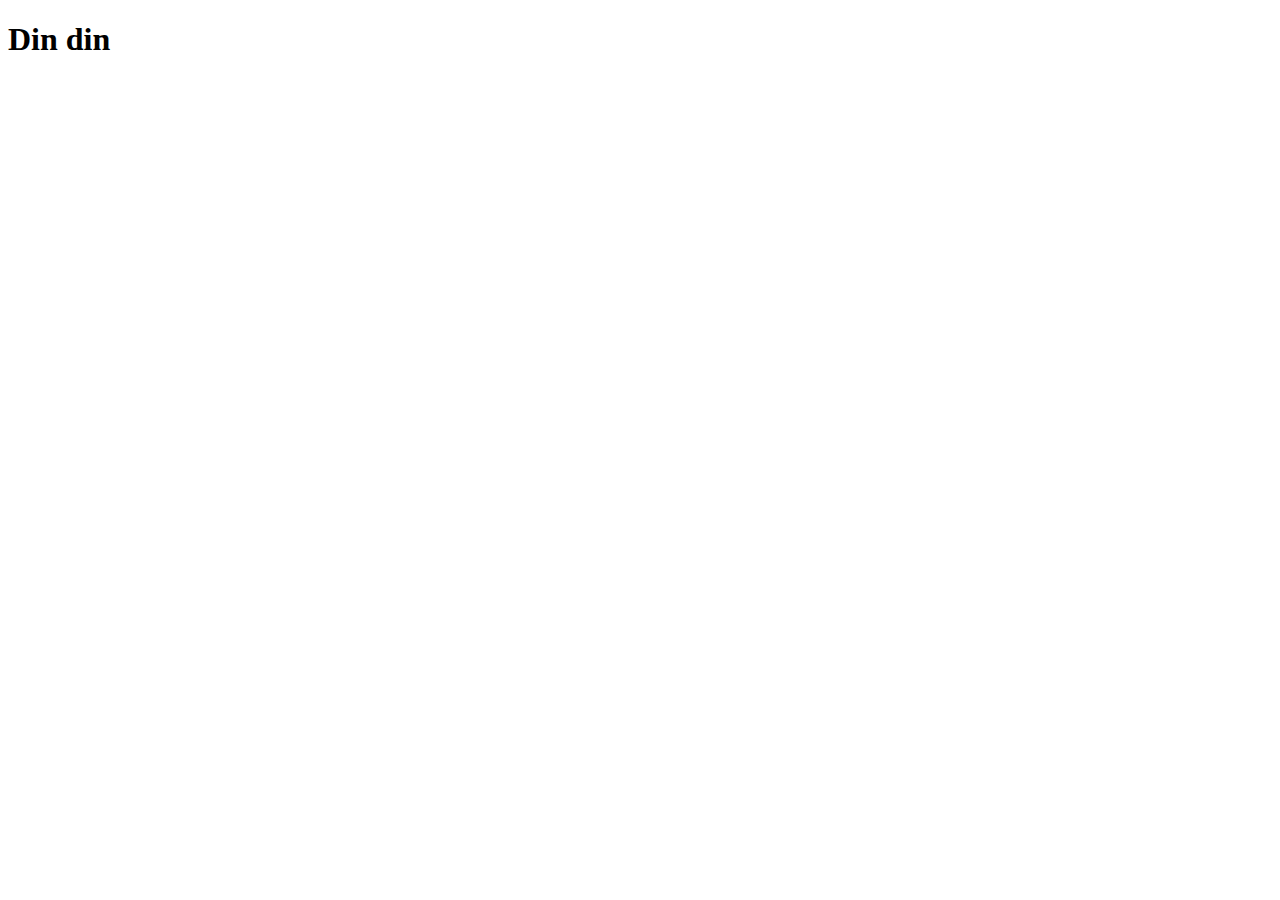
==== index.html @ ea83f14c "criado index.html" ====
<!DOCTYPE html>
<html lang="en">
<head>
    <meta charset="UTF-8">
    <meta http-equiv="X-UA-Compatible" content="IE=edge">
    <meta name="viewport" content="width=<>, initial-scale=1.0">
    <title>Document</title>
</head>
<body>
    <h1>Din din</h1>
</body>
</html>
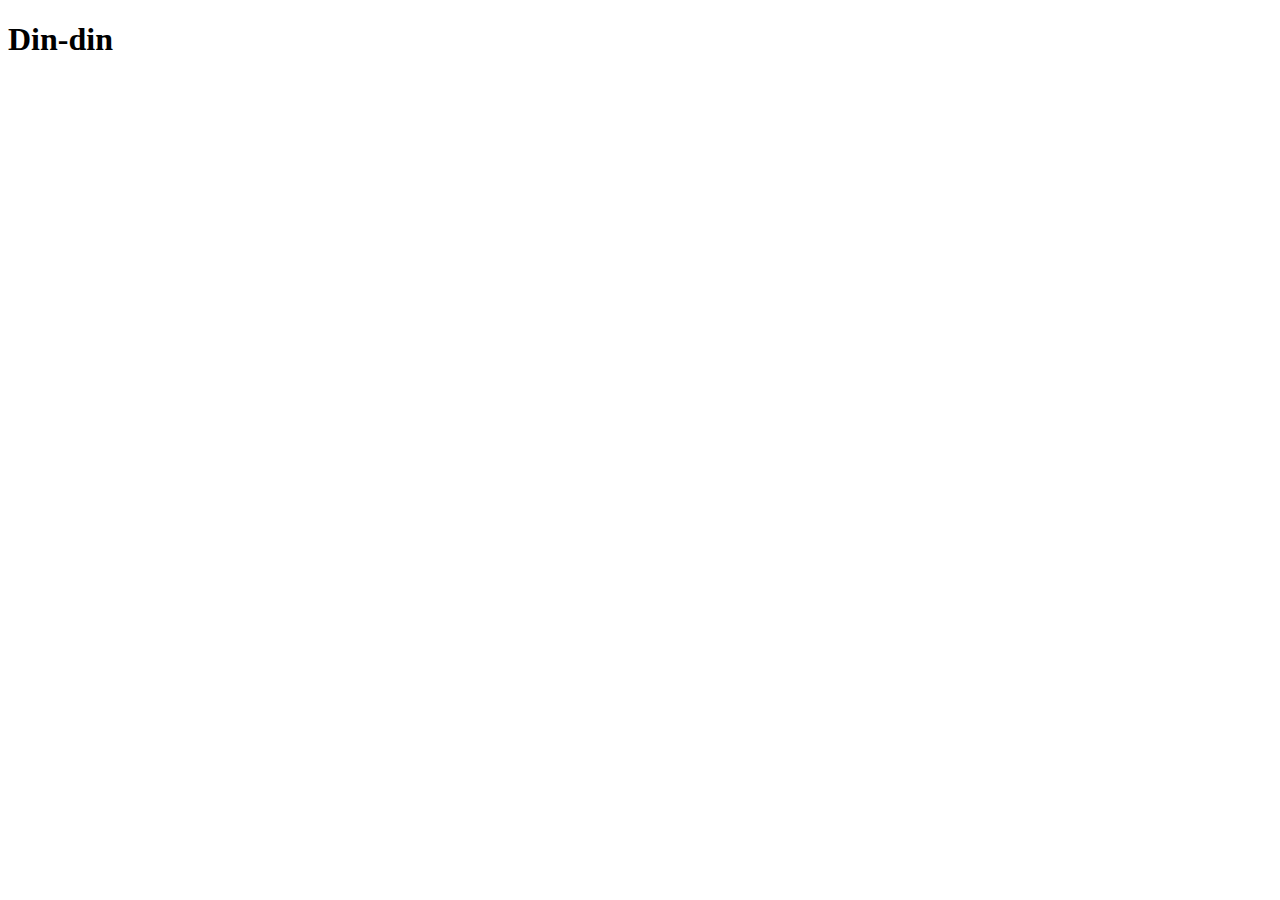
==== commit 6f31f87b: "atualizado" ====
--- a/index.html
+++ b/index.html
@@ -7,6 +7,6 @@
     <title>Document</title>
 </head>
 <body>
-    <h1>Din din</h1>
+    <h1>Din-din</h1>
 </body>
 </html>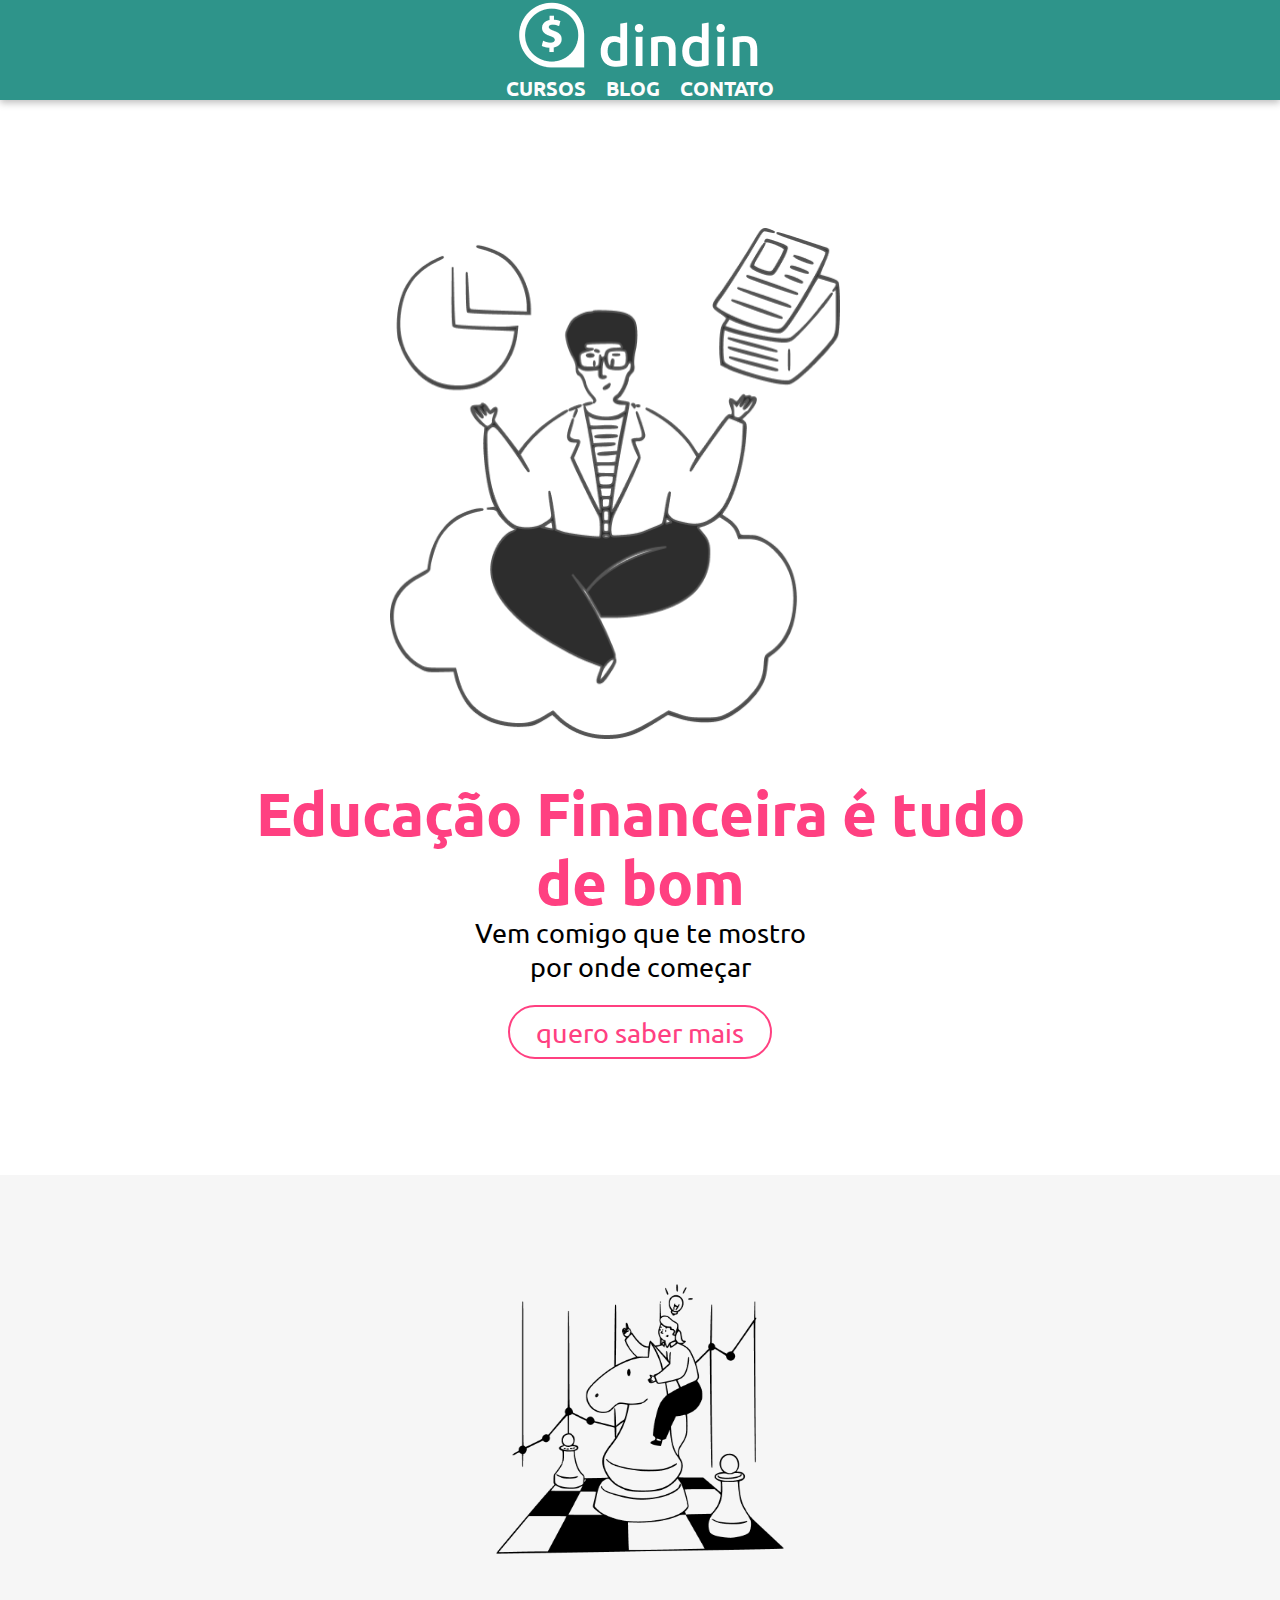
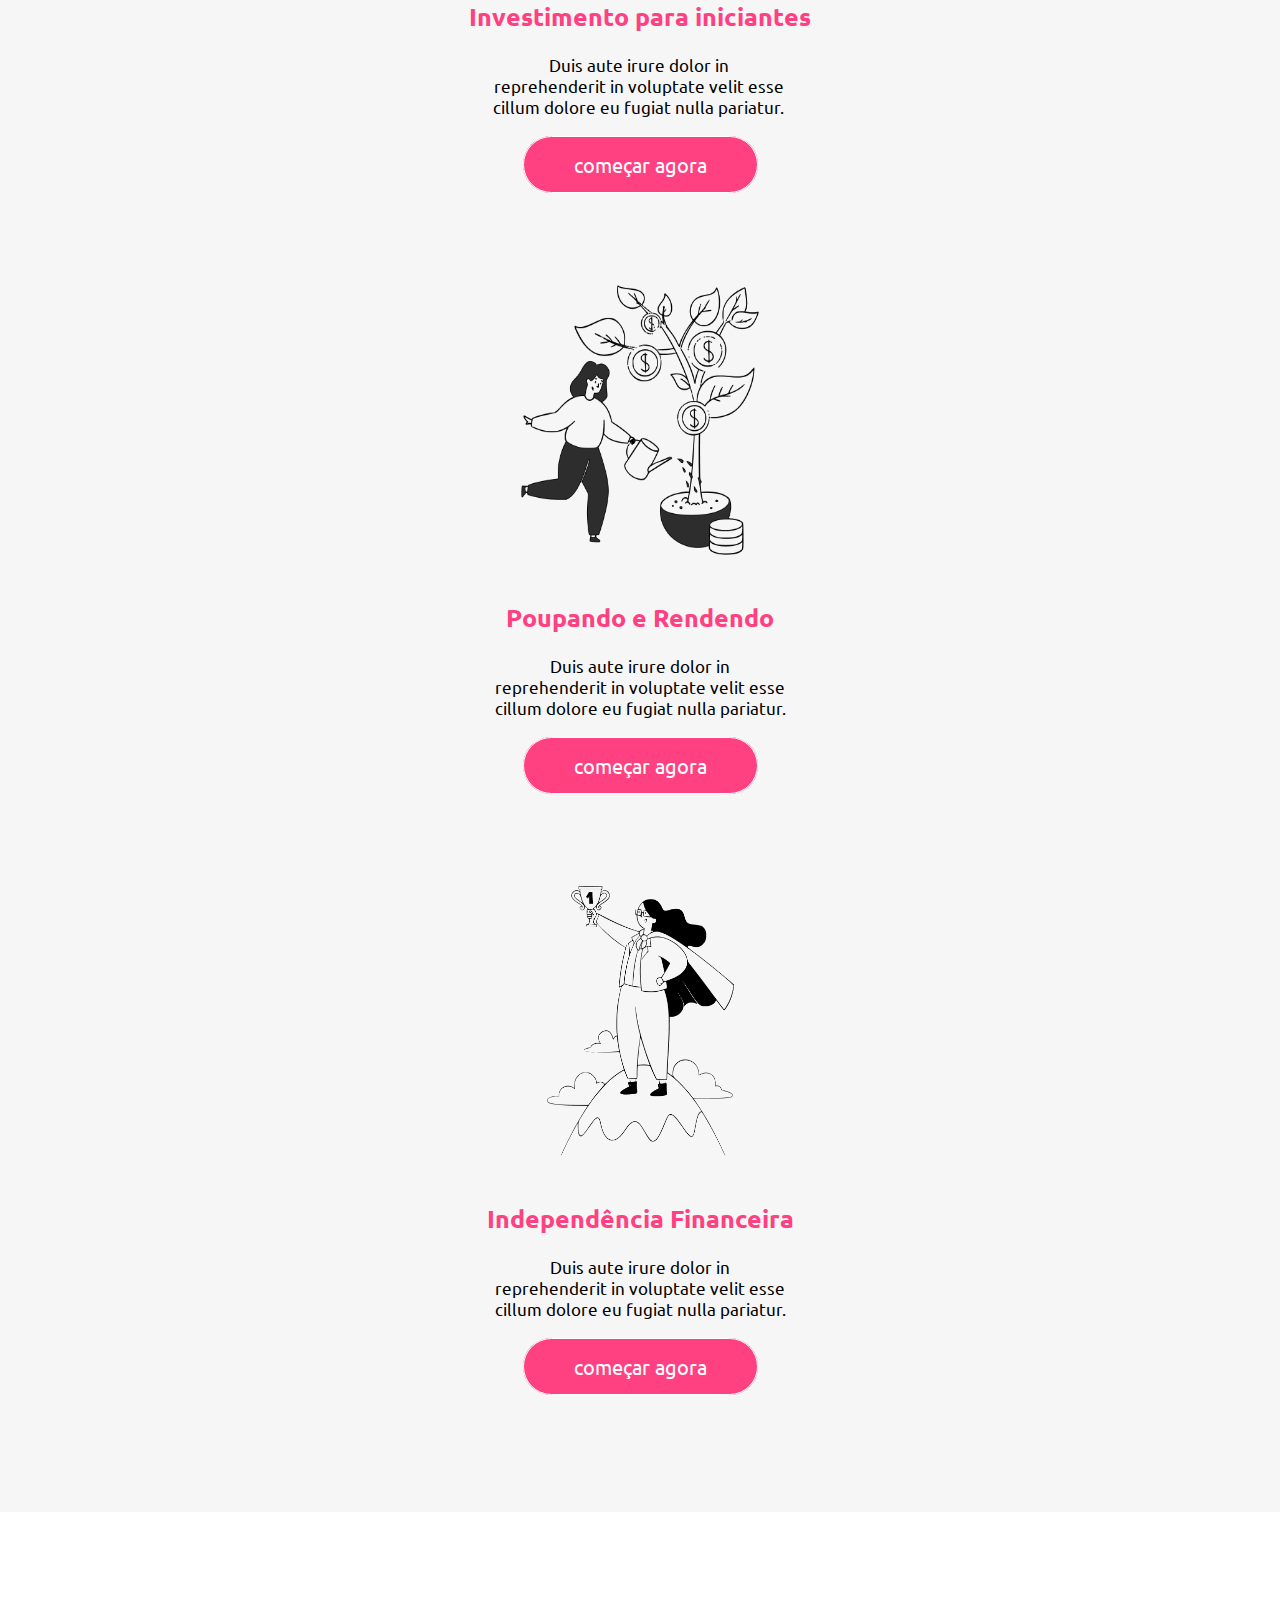
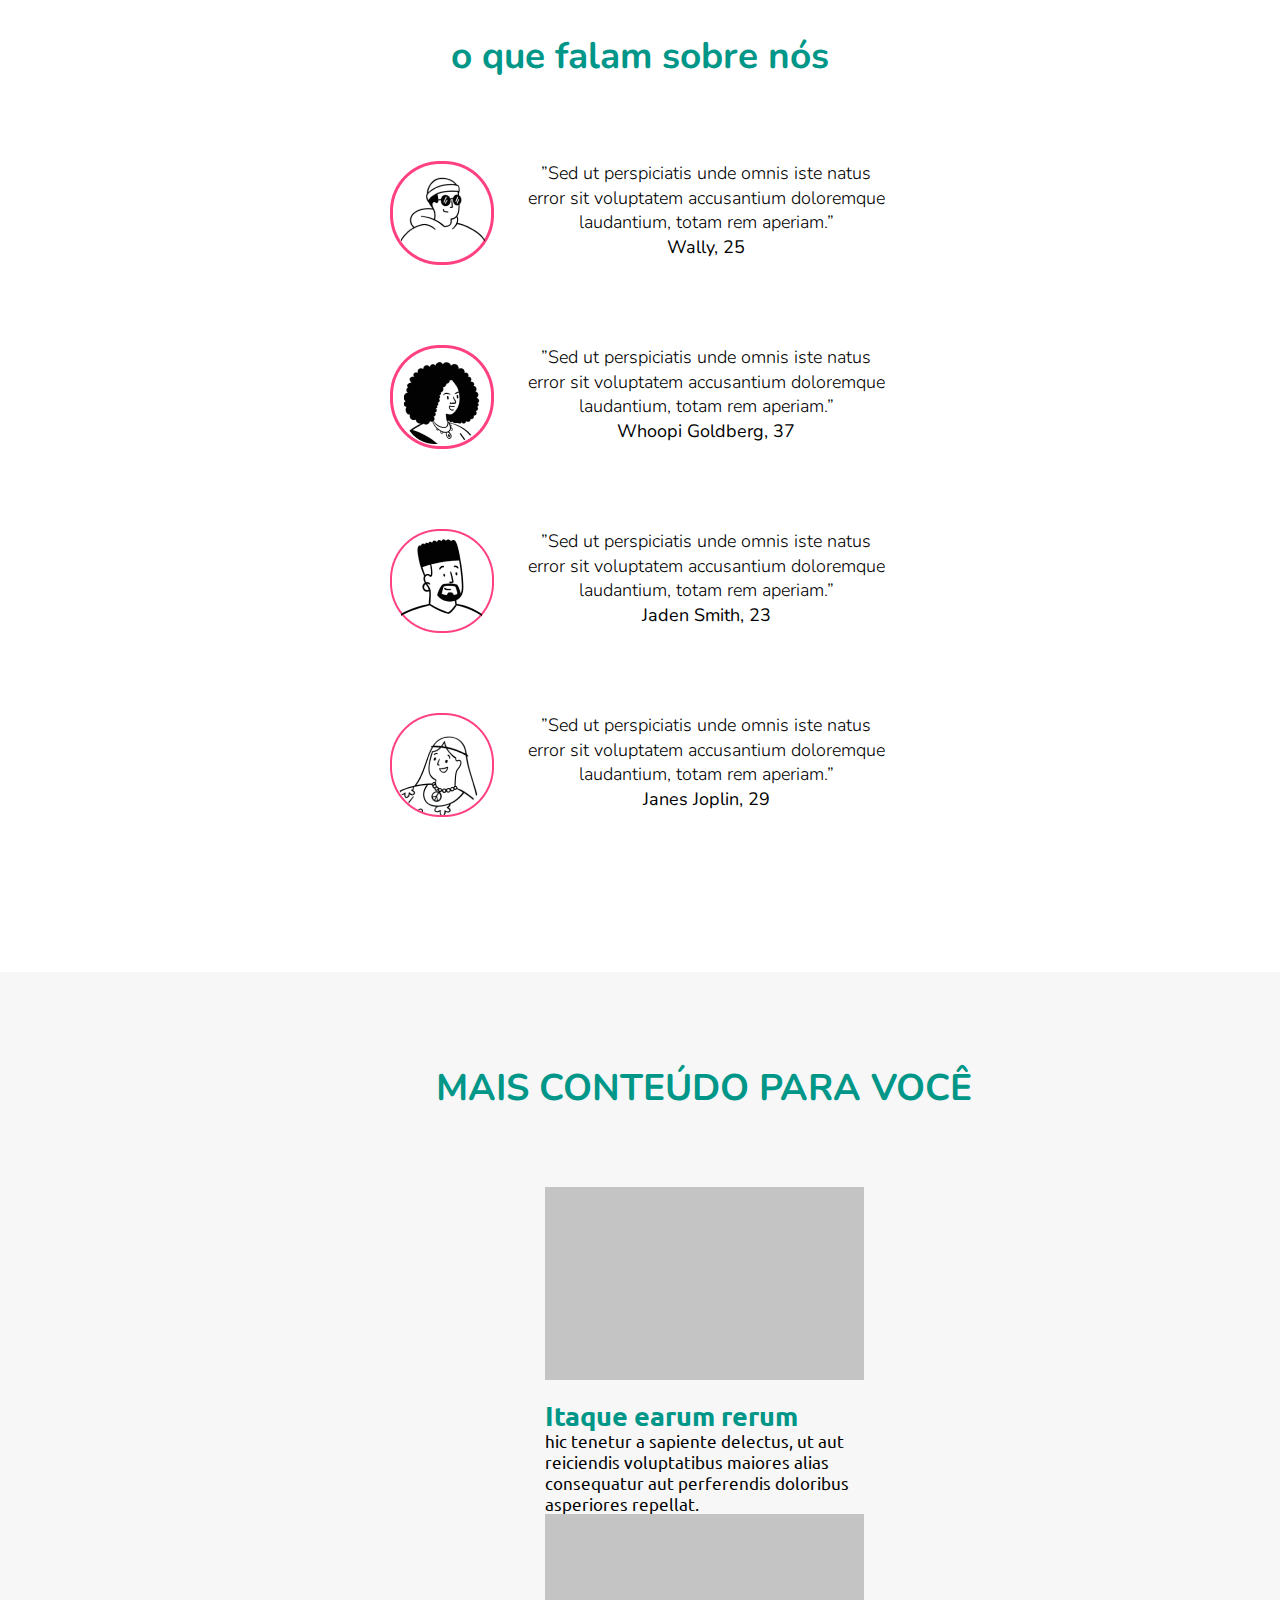
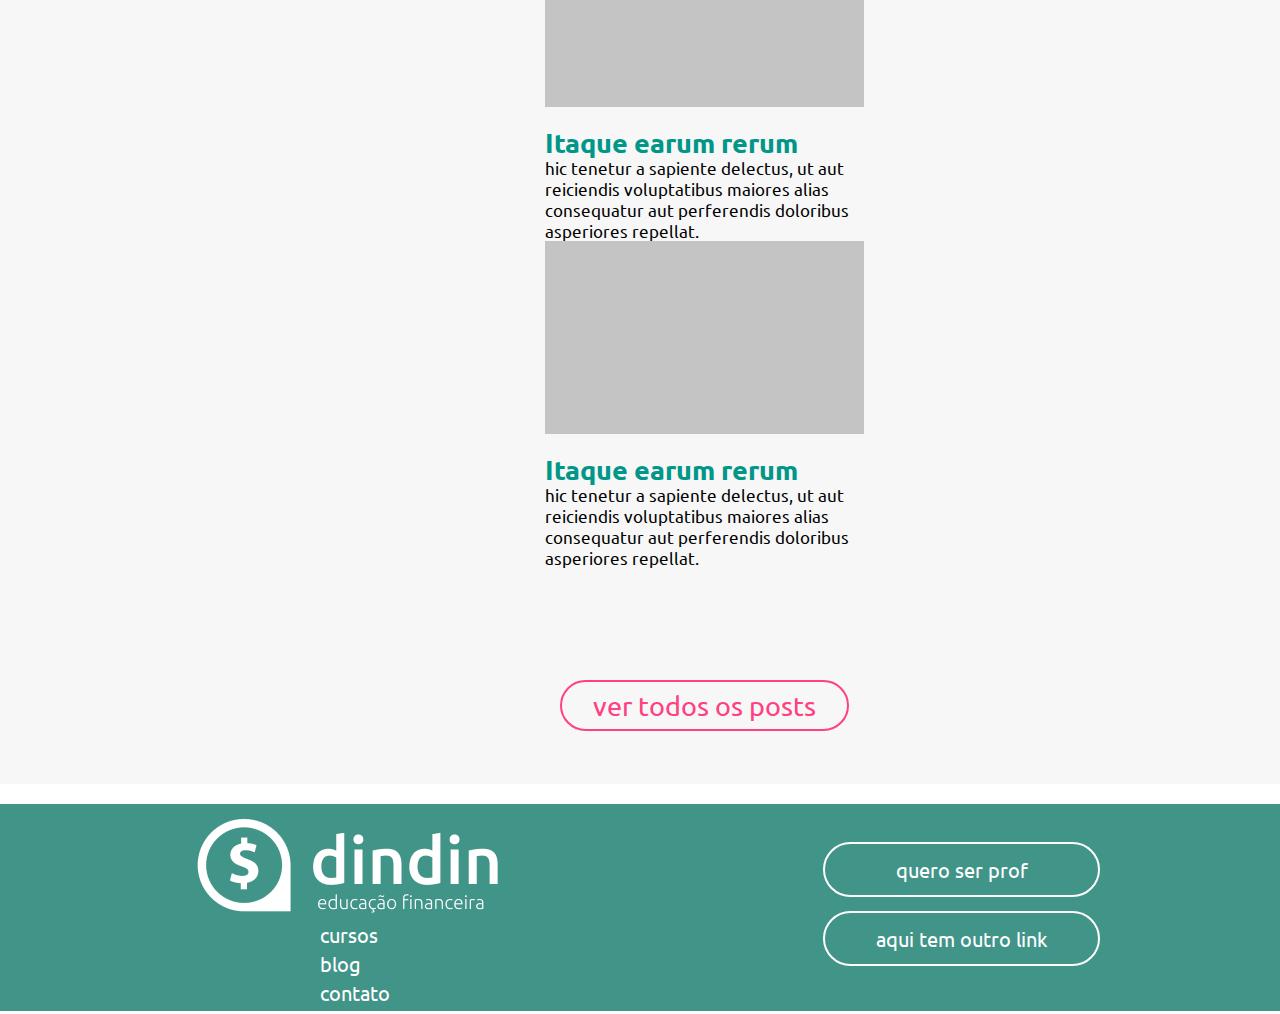
==== commit 8b7fa3ec: "primeira versao do projeto" ====
--- a/index.html
+++ b/index.html
@@ -1,12 +1,137 @@
 <!DOCTYPE html>
-<html lang="en">
+<html lang="pt-br">
 <head>
     <meta charset="UTF-8">
     <meta http-equiv="X-UA-Compatible" content="IE=edge">
     <meta name="viewport" content="width=<>, initial-scale=1.0">
-    <title>Document</title>
+    <link rel="preconnect" href="https://fonts.googleapis.com">
+    <link rel="preconnect" href="https://fonts.gstatic.com" crossorigin>
+    <link href="https://fonts.googleapis.com/css2?family=Ubuntu:wght@300;400;500;700&display=swap" 
+    rel="stylesheet">
+    <link rel="preconnect" href="https://fonts.googleapis.com">
+    <link rel="preconnect" href="https://fonts.gstatic.com" crossorigin>
+    <link href="https://fonts.googleapis.com/css2?family=Nunito:wght@300;400;500;700;800&display=swap" rel="stylesheet">
+    <link rel="stylesheet" href="/Styles/style.css">
+    <link rel="stylesheet" href="/Styles/global.css">
+
+    <title>dindin</title>
 </head>
 <body>
-    <h1>Din-din</h1>
+    <header>
+        <div class="container-head">
+            <h2>
+                <a href="index.html">dindin</a>
+            </h2>
+
+            <nav>
+                <ul>
+                    <li><a href="cursos.html">Cursos</a></li>
+                    <li><a href="blog.html">Blog</a></li>
+                    <li><a href="contato.html">Contato</a></li>
+                </ul>
+            </nav>
+        </div>
+    </header>
+    <main>
+        <div class="container">
+            <section class="section-inicial">
+                <div>
+                    <h1>Educação Financeira é tudo de bom</h1>
+                    <p>Vem comigo que te mostro<br> por onde começar</p>
+                    <a href="#">quero saber mais</a>
+                </div>
+                <div>
+                    <img src="/assets/ilustra-banner.png" alt="">
+                </div>
+
+            </section>
+            <article>
+                <ul class="section-1">
+                    <li class="investimento">
+                        <img src="/assets/ilustra-poupando.png" alt="">
+                        <div>Investimento para iniciantes</div> 
+                        <p>Duis aute irure dolor in reprehenderit in voluptate velit esse cillum dolore eu fugiat nulla pariatur.</p> 
+                        <a class="figura" href="#">começar agora</a></li>
+                    <li class="poupando">
+                        <img src="/assets/ilustra-investimento.png" alt="">
+                        <div>Poupando e Rendendo</div>  <p>Duis aute irure dolor in reprehenderit in voluptate velit esse cillum dolore eu fugiat nulla pariatur.</p>
+                        <a class="figura"href="#">começar agora</a></li>
+                    <li class="independencia">
+                        <img src="/assets/ilustra-independencia.png" alt="">
+                        <div>Independência Financeira</div>   <p>Duis aute irure dolor in reprehenderit in voluptate velit esse cillum dolore eu fugiat nulla pariatur.</p><a class="figura"href="#">começar agora</a></li>
+                </ul>
+            </article>
+
+
+            <section class="section-meio margem">
+                <h3 class="titulo-meio">o que falam sobre nós</h3>
+                <div class="coment">
+                <img src="/assets/icon-wally.png" alt=""><p class="texto">
+                ”Sed ut perspiciatis unde omnis iste natus error sit voluptatem accusantium doloremque laudantium, totam rem aperiam.”<br><span>Wally, 25</span></p>
+                
+                </div>
+                <div class="coment">
+                <img src="/assets/icon-whoopi.png" alt=""><p class="texto">
+                ”Sed ut perspiciatis unde omnis iste natus error sit voluptatem accusantium doloremque laudantium, totam rem aperiam.”<br><span>Whoopi Goldberg, 37</span> </p>
+                </div>
+                <div class="coment">
+                <img src="/assets/icon-jaden.png" alt=""><p class="texto">
+                ”Sed ut perspiciatis unde omnis iste natus error sit voluptatem accusantium doloremque laudantium, totam rem aperiam.” <br><span>Jaden Smith, 23</span></p>
+                </div>                
+                <div class="coment">
+                <img src="/assets/icon-jane.png" alt=""><p class="texto">
+                ”Sed ut perspiciatis unde omnis iste natus error sit voluptatem accusantium doloremque laudantium, totam rem aperiam.”<br> <span>Janes Joplin, 29</span></p>
+                </div>
+
+            </section>
+            <section class="section-footer">
+                <div>
+                    <h3 class="titulo-footer">Mais conteúdo para você</h3>
+                    </div>
+    
+               
+                <ul>
+                    <li><div class="caixa"></div>
+                        <p><span>Itaque earum rerum </span>
+                            hic tenetur a sapiente delectus, ut aut reiciendis voluptatibus maiores alias consequatur aut perferendis doloribus asperiores repellat.</p>
+                       
+                    </li>
+                    <li><div class="caixa"></div>
+                        <p><span>Itaque earum rerum </span>
+                            hic tenetur a sapiente delectus, ut aut reiciendis voluptatibus maiores alias consequatur aut perferendis doloribus asperiores repellat.</p>
+                        
+                    </li>
+                    <li><div class="caixa"></div>
+                        <p><span>Itaque earum rerum </span>
+                            hic tenetur a sapiente delectus, ut aut reiciendis voluptatibus maiores alias consequatur aut perferendis doloribus asperiores repellat.</p>
+                        
+                    </li>
+                </ul>
+                <div class="bot-footer">
+                    <a href="#">ver todos os posts</a>
+                </div>
+            </section>
+        </div>
+    </main>
+
+    <footer>
+        <div class="container-footer">
+            <h2>
+                <a href="index.html">Din Din - Educação financeira</a>
+            </h2>
+            <nav>
+                <ul>
+                    <li><a href="cursos.html">Cursos</a></li>
+                    <li><a href="blog.html">Blog</a></li>
+                    <li><a href="contato.html">Contato</a></li>
+                </ul>
+            </nav>
+        
+            <ul class="anexo">
+                <li><a href="3">Quero ser prof</a></li>
+                <li><a href="3">aqui tem outro link</a></li>
+            </ul>
+        </div>
+    </footer>
 </body>
 </html>--- a/Styles/style.css
+++ b/Styles/style.css
@@ -0,0 +1,299 @@
+html {
+    box-sizing: border-box;
+  }
+  
+
+  
+  body, h1, h2, h3, h4, h5, h6, p, ol, ul {
+    margin: 0;
+    padding: 0;
+    font-weight: normal;
+  }
+  
+  ol, ul {
+    list-style: none;
+  }
+  
+  img {
+    max-width: 100%;
+    height: auto;
+  }
+
+main{
+    box-sizing: border-box;
+
+}
+.container{
+    font-family: 'Ubuntu', Arial, Helvetica, sans-serif;
+}
+
+.section-inicial{
+    display: flex;
+    margin: 242px 0 66px ;
+    gap: 39px;
+    padding: 0 9% 0 9%;
+
+}
+div > h1{
+    font-size: 60px;
+    font-weight:bold;
+    width: 488px;
+    height: 216px;
+    line-height: 69px;
+    color: #FF4081;
+    margin: 0;
+    text-align: left;
+ }
+div > p{
+     font-size: 27px;
+     font-weight: 400;
+     width: 462px;
+     height: 62px;
+     margin-bottom: 38px;
+ }
+div > a {
+     font-size: 27px;
+     font-weight: 400;
+     text-decoration: none;
+     width: 216px;
+     height: 20.27px;
+     line-height: 31px;
+     margin: 0;
+     color: #FF4081;
+     border: 2px solid #FF4081;
+     border-radius: 62px;
+     box-sizing: border-box;
+     padding: 8.5px 26px;
+     text-align: left;
+
+ }
+div > img{
+    align-items: center;
+    justify-content: center;
+    width: 501px;
+    height: 511px;
+    display: flex;
+  
+ }
+
+article{
+    background: #F6F6F6;
+    height: auto;
+    padding-bottom: 134px;
+
+ }
+article ul{
+   display: flex;
+   align-items: center;
+   justify-content:space-around;
+   text-align: center;
+ }
+ article ul li div{
+  font-size: 25px;
+  color: #ff4081;
+  font-weight: bold;
+  text-align: center;
+  line-height: 29px;
+  padding: 45px 0 0 0;
+ }
+ ul li p{
+   font-size: 17px;
+   width: 293px;
+   height: 68px;
+   margin: 23px;
+   margin-bottom: 31px;
+
+ }
+ article  ul  li  a{
+   font-size: 20px;
+   font-weight: 400;
+   line-height: 23px;
+   color: white;
+   text-align: center;
+   text-decoration: none;
+   border: 1px solid;
+   border-radius: 62px;
+   padding: 15px 50px;
+   background: #FF4081;
+   width: 233px;
+   height: 51px;
+
+ }
+ .section-1 {
+  display: flex;
+}
+
+.investimento img{
+   width: 288px;
+   height: 270px;
+   align-items: center;
+   justify-content: center;
+   margin: 0;
+   margin-top: 109px;
+ }
+ .poupando img{
+   width: 238px;
+   height: 270px;
+   align-items: center;
+   justify-content: center;
+   margin: 0;
+   margin-top: 109px;
+ }
+ .independencia img{
+   width: 187px;
+   height: 270px;
+   align-items: center;
+   justify-content: center;
+   margin: 0;
+   margin-top: 109px;
+ }
+
+
+.section-meio {
+  margin: 0 auto;
+  padding: 119px 0 155px 0;
+  font-family: Nunito, sans-serif;
+  display: flex;
+  justify-content: space-between;
+  flex-wrap: wrap;
+  row-gap: 80px;
+}
+.section-meio .coment {
+  display: flex;
+  gap: 28px;
+}
+.section-meio h3 {
+  font-weight: 700;
+  font-size: 37px;
+  line-height: 50px;
+  color: #009688;
+  /* margin-bottom: 78px; */
+  width: 100%;
+}
+.section-meio .coment img {
+  display: inline-block;
+  width: 104px;
+  height: 104px;
+}
+.section-meio .coment p {
+  width: 369px;
+  font-size: 18px;
+  font-weight: 300;
+  line-height: 24.55px;
+}
+.section-meio .coment span {
+  font-weight: 400;
+  font-size: 18px;
+  line-height: 25px;
+}
+.margem{
+  padding-left: 9%;
+  padding-right: 9%;
+}
+
+.section-footer{
+  height: 730px;
+  background: #F7F7F7;
+  display: flex;
+  flex-wrap: wrap;
+  align-items: center;
+  padding-left: 128px;
+
+
+
+}
+.titulo-footer{
+  display: flex;
+  font-family: 'Nunito', sans-serif;
+  font-size: 37px;
+  font-weight: bold;
+  text-transform: uppercase;
+  color: #009688;
+  line-height: 51px;
+  margin: 91px 0 73px 0px;
+  justify-content: space-evenly;
+
+}
+
+.section-footer ul li{
+  display: flex;
+  flex-direction: column;
+  width: auto;
+  height: auto;
+  justify-content: center;
+}
+.section-footer ul{
+  display: flex;
+}
+
+.caixa{
+  box-sizing: border-box;
+  display: flex;
+  width: 319px;
+  height: 193px;
+  background: #C4C4C4;
+  margin-right: 109px;
+  margin-bottom: 11px;
+}
+.section-footer ul li p{
+  display: flex;
+  width: 319px;
+  height: 114px;
+  flex-direction: column;
+  text-align: left;
+  margin: 0;
+}
+.section-footer span{
+  font-size: 27px;
+  color: #009688;
+  font-weight: 700;
+  width: 319px;
+  height: 30px;
+  display: flex;
+  margin: 0;
+  padding: 0;
+}
+
+div .bot-footer a{
+  display: flex;
+
+  align-items: center;
+  justify-content: center;
+  text-align: center;
+  margin: 0;
+  width: 289px;
+  height: 51px;
+
+}
+.bot-footer{
+  display: block;
+  font-weight: 400;
+  font-size: 25px;
+  color: #FF4081;
+  border-radius: 62px;
+  padding: 11px 0px 53px;
+  width: 289px;
+  margin: 101px auto 0;
+  text-align: center;
+}
+
+
+
+
+/*
+section >div > h3{
+   font-family: 'Nunito', sans-serif;
+   font-size: 37px;
+   font-weight: bold;
+   text-transform: uppercase;
+   color: #009688;
+   line-height: 51px;
+   text-align: center;
+   display: flex;
+   margin: 119px 0 0 128px ;
+
+
+
+
+ }
+ --- a/Styles/global.css
+++ b/Styles/global.css
@@ -0,0 +1,513 @@
+html {
+    box-sizing: border-box;
+  }
+  
+  body, h1, h2, h3, h4, h5, h6, p, ol, ul {
+    margin: 0;
+    padding: 0;
+    font-weight: normal;
+  }
+  
+  img {
+    max-width: 90%;
+    height: auto;
+  }
+
+
+body{
+    font-family: 'Ubuntu', Arial, Helvetica, sans-serif;
+}
+
+
+.container-head{
+    width: 100%;
+    max-width: 1440px;
+    display: flex;
+    justify-content: space-between;
+    box-sizing: border-box;
+    padding: 0;
+    height: 100%;
+    margin: 20px 103px 26px 82px;
+}
+
+header{
+    background: #2e948a;
+    display: flex;
+    justify-content: center;
+    box-shadow: 0px 3px 7px rgba(0, 0, 0, 0.25);
+}
+
+header h2 a{
+    display: block;
+    color: transparent;
+    background: url(/assets/logo-header.png) 0 0 no-repeat ;
+    width: 244px;
+    height: 77px;
+
+}
+
+header nav ul{
+    display: flex;
+    justify-content: center;
+    align-items: center;
+    align-content: center;
+    height: 100%;
+
+}
+
+header nav ul li{
+    list-style: none;
+}
+
+header nav a{
+    color: #fdfdfd;
+    text-decoration: none;
+    font-size: 20px;
+    font-weight: 700;
+    padding: 0 10px;
+    text-transform:uppercase;
+    line-height: 23px;
+    display: flex;
+}
+
+footer{
+    width: 100%;
+    height: 207px;
+    background: #419488;
+    justify-content: center;
+    text-align: center;
+    align-items: center;
+    display: flex;
+}
+
+.container-footer{
+    width: 100%;
+    height: 207px;
+    display: flex;
+    justify-content: space-between;
+    align-items: center;
+    text-align: center;
+    justify-items: center;
+    margin: 33px 0 26.5px 66px;
+}
+
+footer h2 a{
+    background: url(/assets/logo-footer.png) 0 0 no-repeat;
+    display: inline-block;
+    color: transparent;
+
+    height: 105px;
+}
+
+footer nav ul a{
+    font-size: 20px;
+    color: #ffffff;
+    font-weight: 400;
+    line-height: 23px;
+    text-transform: lowercase;
+    line-height: 23px;
+    width: 71px;
+    height: 83px;
+    text-decoration: none;
+}
+
+footer nav  ul{
+    text-align: left;
+    align-items: center;
+}
+
+footer nav li{
+    padding: 3px;
+}
+
+.anexo a{
+    text-decoration: none;
+    list-style: none;
+    font-size: 20px;
+    color: #ffffff;
+    font-weight: 400;
+    text-transform: lowercase;
+    line-height: 23px;
+    align-items: center;
+    border: 2px solid white;
+    border-radius: 62px;
+    padding: 14px 51px;
+    display: flex;
+    margin: 0 50px 14px;
+    text-align: center;
+    justify-content: space-around;
+}
+
+@media screen and (max-width: 1280px) {
+    .container-head, h2, a{
+        flex-direction: column;
+        align-items: center;
+        text-align: center;
+        margin: 0;
+    }
+    .container-footer{
+        flex-wrap: wrap;
+        flex-direction: column;
+        align-items: center;
+        justify-content: center;
+    }
+    .container {
+        flex-direction: column-reverse;
+        align-items: center;
+    }
+    .container .section-inicial {
+        flex-direction: column-reverse;
+        align-items: center;
+        margin: 10%;
+        text-align: center;
+    }
+    .section-inicial h1 {
+        width: auto;
+        text-align: center;
+        font-size: auto;
+        height: auto;
+    }
+    .container .section-inicial p {
+        width: auto;
+        text-align: center;
+    }
+    .section-1 {
+        display: flex;
+        flex-direction: column;
+        align-items: center;
+        text-align: center;
+        flex-wrap: wrap; 
+    }
+    .section-meio, coment, texto{
+        flex-direction: column;
+        align-items: center;
+        text-align: center; 
+        justify-content:center;
+        flex-wrap: wrap;
+        width: auto;
+    }
+    .section-meio img{
+        display: flex;
+        flex-wrap: wrap;
+    }
+    .section-footer{
+        height: auto;
+
+    }
+    .section-footer ul{
+        flex-direction: column;
+        flex-wrap: wrap;
+    }
+    .section-footer, .caixa, span{
+        flex-direction: column;
+        justify-content:center;
+        margin: 0;
+        margin-bottom: 20px;
+    }
+
+    @media screen and (max-width: 770px){
+        footer .anexo a{
+            width: auto;
+            display: flex;
+            margin: 10px;
+            padding: 10px 40px;
+            font-size: 15px;
+
+        }
+    }
+
+    @media screen and (max-width: 510px){
+
+        .container-head{
+            width: auto;
+            flex-wrap: wrap;
+            flex-direction: column;
+            align-items: center;
+            padding-top: 10px;
+        }
+         ul li a{
+            font-size: 10px;
+            padding: 15px;
+        }
+        .container {
+            width: auto;
+            flex-direction: column-reverse;
+            align-items: center;
+        }
+        .container .section-inicial {
+            width: auto;
+            flex-direction: column-reverse;
+            align-items: center;
+            margin: 0;
+            text-align: center;
+            padding: 0;
+            gap: 0;
+        }
+        .section-inicial div h1 {
+            width: auto;
+            text-align: center;
+            font-size: 25px;
+            height: auto;
+            line-height: 35px;
+        }
+        .container .section-inicial p {
+            font-size: 15px;
+            width: auto;
+            text-align: center;
+            margin: 0;
+        }
+        div img{
+            width: 200px;
+            height: auto;
+            padding: 10%;
+        }
+        div {
+            padding-bottom: 20px;
+        }
+        .section-inicial div a{
+            padding: 10;
+            display: 50%;
+            margin-bottom: 20px;
+        }
+        .section-1 img{
+            margin-top: 10px;
+        }
+        .section-1 div{
+            padding: 0px;
+            font-size: 20px;
+        }
+        .section-meio{
+            width: auto;
+            align-items: center;
+            text-align: center;
+            justify-content: center;
+            padding: 5px;
+            margin-bottom: 80px;
+            row-gap: 40px;
+            height: 1200px;
+        }
+        .coment{
+            display: flex;
+            flex-wrap: wrap;
+            padding: 0;
+            margin: 0;
+            justify-content: space-evenly;
+        }
+        .coment img{
+            padding: 20px;
+        }
+        .coment .texto{
+            text-align: center;
+            margin: 0;
+        }
+        .margen{
+            padding: 5%;
+        }
+        .section-footer{
+            width: auto;
+            padding: 5px;
+            align-items: center;
+            text-align: center;
+            justify-content: center;
+        }
+        footer{
+            height: 400px;
+        }
+        .container-footer{
+            flex-direction: column;
+            justify-content:center;
+            text-align: center;
+            width: auto;
+            height: 450px;
+            padding: 0;
+            margin: 0;
+        }
+        li a{
+            display:none;
+        }
+    }
+    @media screen and (max-width: 321px){
+
+        header .container-head, .container,
+        .section-1, .section-meio, .section-footer{
+            width: auto;
+        }
+        section, .section-inicial, div{
+            width: auto;
+        }
+        .section-meio .coment .texto{ 
+            width: auto;
+        }
+         .caixa{
+             width: 230px;
+        }
+        .section-footer p{
+            font-size: 10px;
+            text-align: center;
+
+        }
+        .section-footer span{
+            width: 250px;
+            padding-bottom: 30px;
+        }
+        .section-footer ul li p{
+            width: 200px;
+        }
+    }
+
+
+
+    /*.container .section-inicial a {
+        display: inline-block;
+        color: #FF4081;
+        border: 2px solid #FF4081;
+        border-radius: 62px;
+        padding: 8.5px 26px;
+    }
+    .container .section-inicial a {
+        display: block;
+        padding: 8.5px 0;
+        text-align: center;
+        width: 270px;
+        margin: auto;
+    }
+
+    .section2 {
+        flex-direction: column;
+        align-items: center;
+        gap: 80px;
+        padding: 109px 20px 119px 20px;
+        text-align: center; 
+    }
+    .section2 div,
+    .section2 div p {
+        width: auto;
+    }
+    .section3 {
+        padding: 119px 20px 155px;
+        display: flex;
+        flex-direction: column;
+        align-items: center;
+        row-gap: 60px;
+    }
+    .section3 h2 {
+        width: auto;
+        text-align: center;
+    }
+    .section3 .item {
+        display: flex;
+        gap: 28px;
+    }
+}
+
+/*
+
+@media screen and (max-width: 1284px)
+.section1 {
+    flex-direction: column-reverse;
+    align-items: center;
+    padding: 120px 20px;
+}
+
+@media only screen and (max-width: 870px) {
+    header, .container-head {
+        align-items: center;
+        justify-content: center;
+        text-align: center;
+        flex-direction: column;
+        padding: 10px;
+    }
+    footer, .container-footer {
+        display: flex;
+        justify-content: center;
+        text-align: center;
+        flex-direction: column;
+        padding:70px 70px 70px 40px;
+        margin: 0;
+    }
+    
+}
+
+
+/*
+@media only screen and (max-width: 481px) {
+
+    .container-head, .container-footer {
+        width: 460px;
+        flex-wrap: wrap;
+        flex-direction: column;
+        align-items: center;
+
+    }
+
+    header h2 {
+        margin: 10px 0;
+    }
+}
+/*
+@media screen and (max-width: 1200px) {
+    .container-head{
+        display: flex;
+        flex-direction: column;
+        align-items: center;
+        justify-content: space-between;
+    }
+    }
+    footer .container-footer {
+        flex-direction: column;
+    }
+    footer .container-footer ul {
+        display: flex;
+        gap: 40px;
+    }
+
+
+/*
+@media screen and (max-width: 870px) {
+    header .container-head {
+        flex-direction: column;
+        gap: 20px;
+    }
+}
+@media screen and (max-width: 738px) {
+    header .container-head,
+    footer .container-footer {
+        padding-right: 20px;
+        padding-left: 20px;
+    }
+}
+@media screen and (max-width: 360px) {
+    header .container-head nav ul {
+        gap: 20px;
+    }
+    header .container-head nav ul li a {
+        font-size: 18px;
+    }
+    footer .container {
+        padding-right: 10px;
+        padding-left: 10px;
+    }
+    footer .container-footer h2 {
+        height: calc(80vw / 3.058);
+        width: 80vw;
+    }
+    footer .container-footer h2 a{
+        background-size: cover;
+        background-position: center;
+    }
+    footer .container-footer ul {
+        gap: 20px;
+    }
+    footer .container-footer div {
+        width: 80%;
+    }
+    footer .container-footer div a {
+        width: 100%;
+        padding-right: 10px;
+        padding-left: 10px;
+    }
+}
+
+
+
+
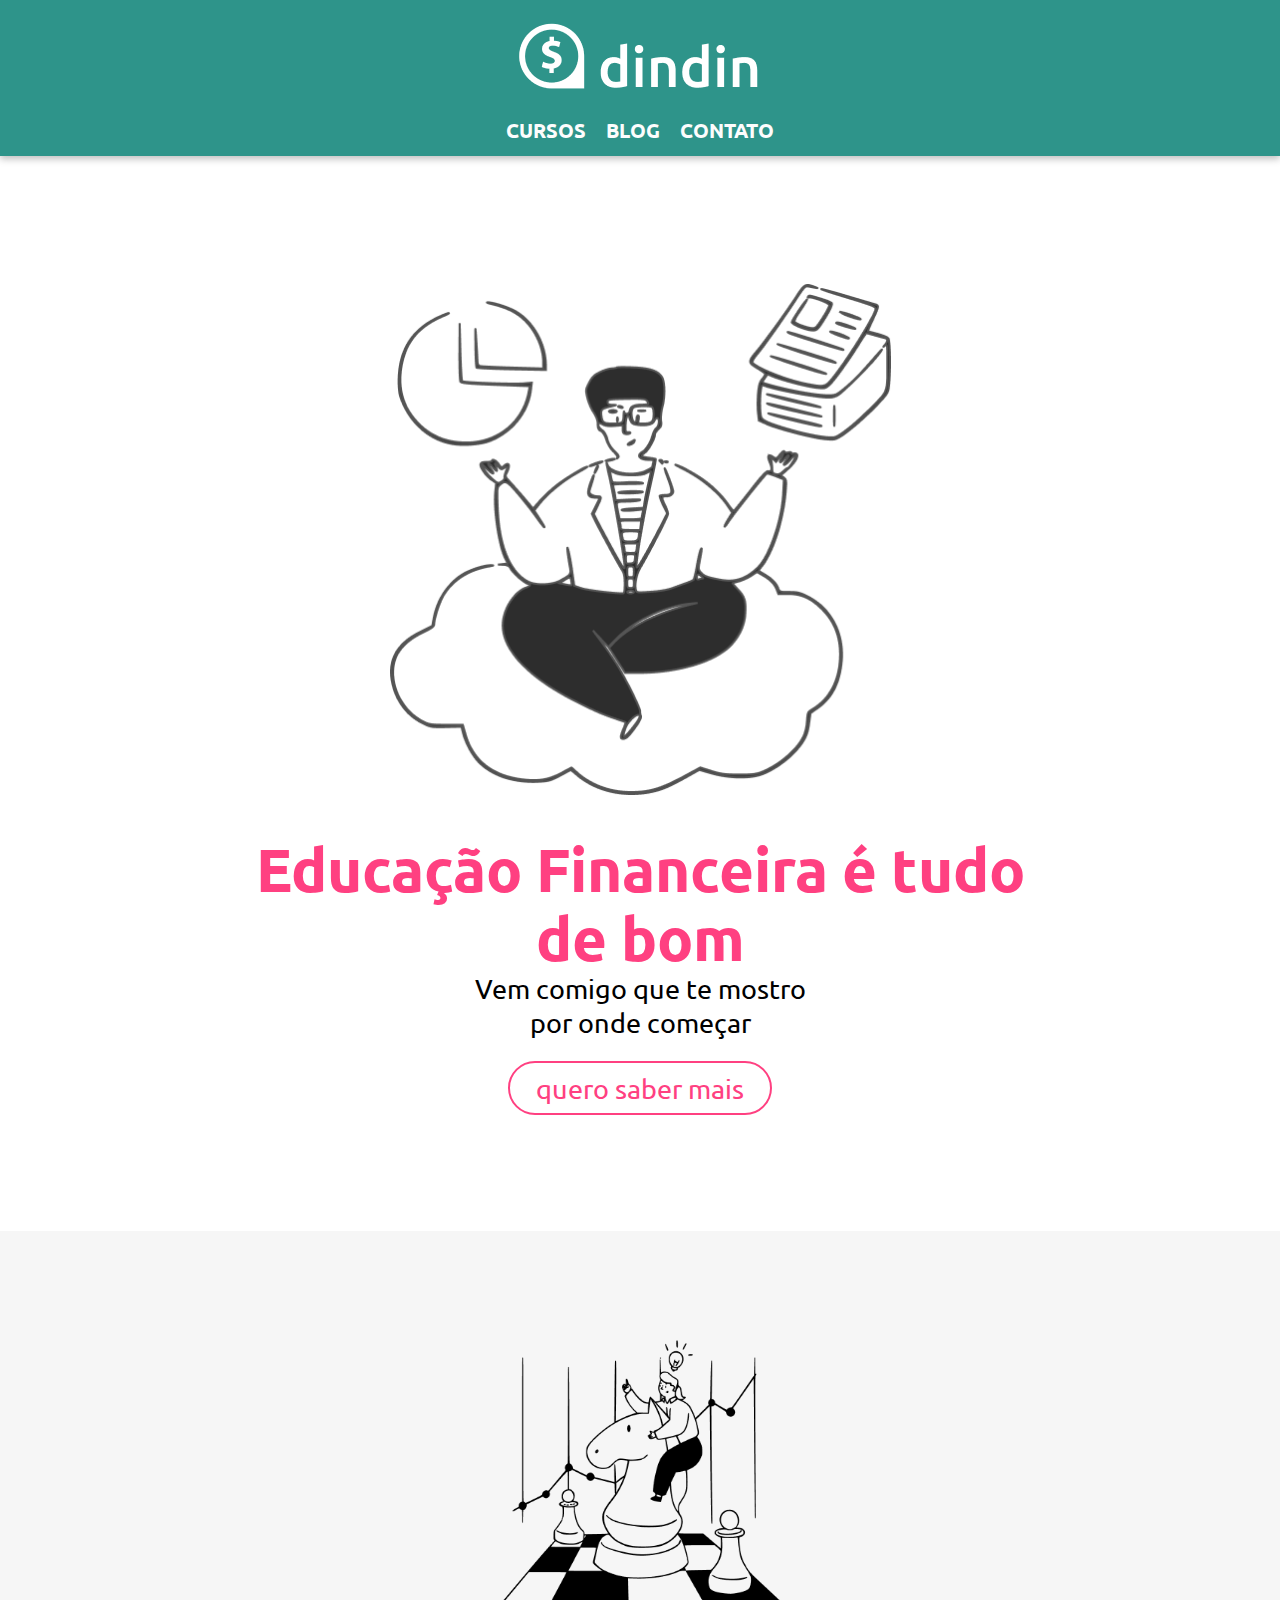
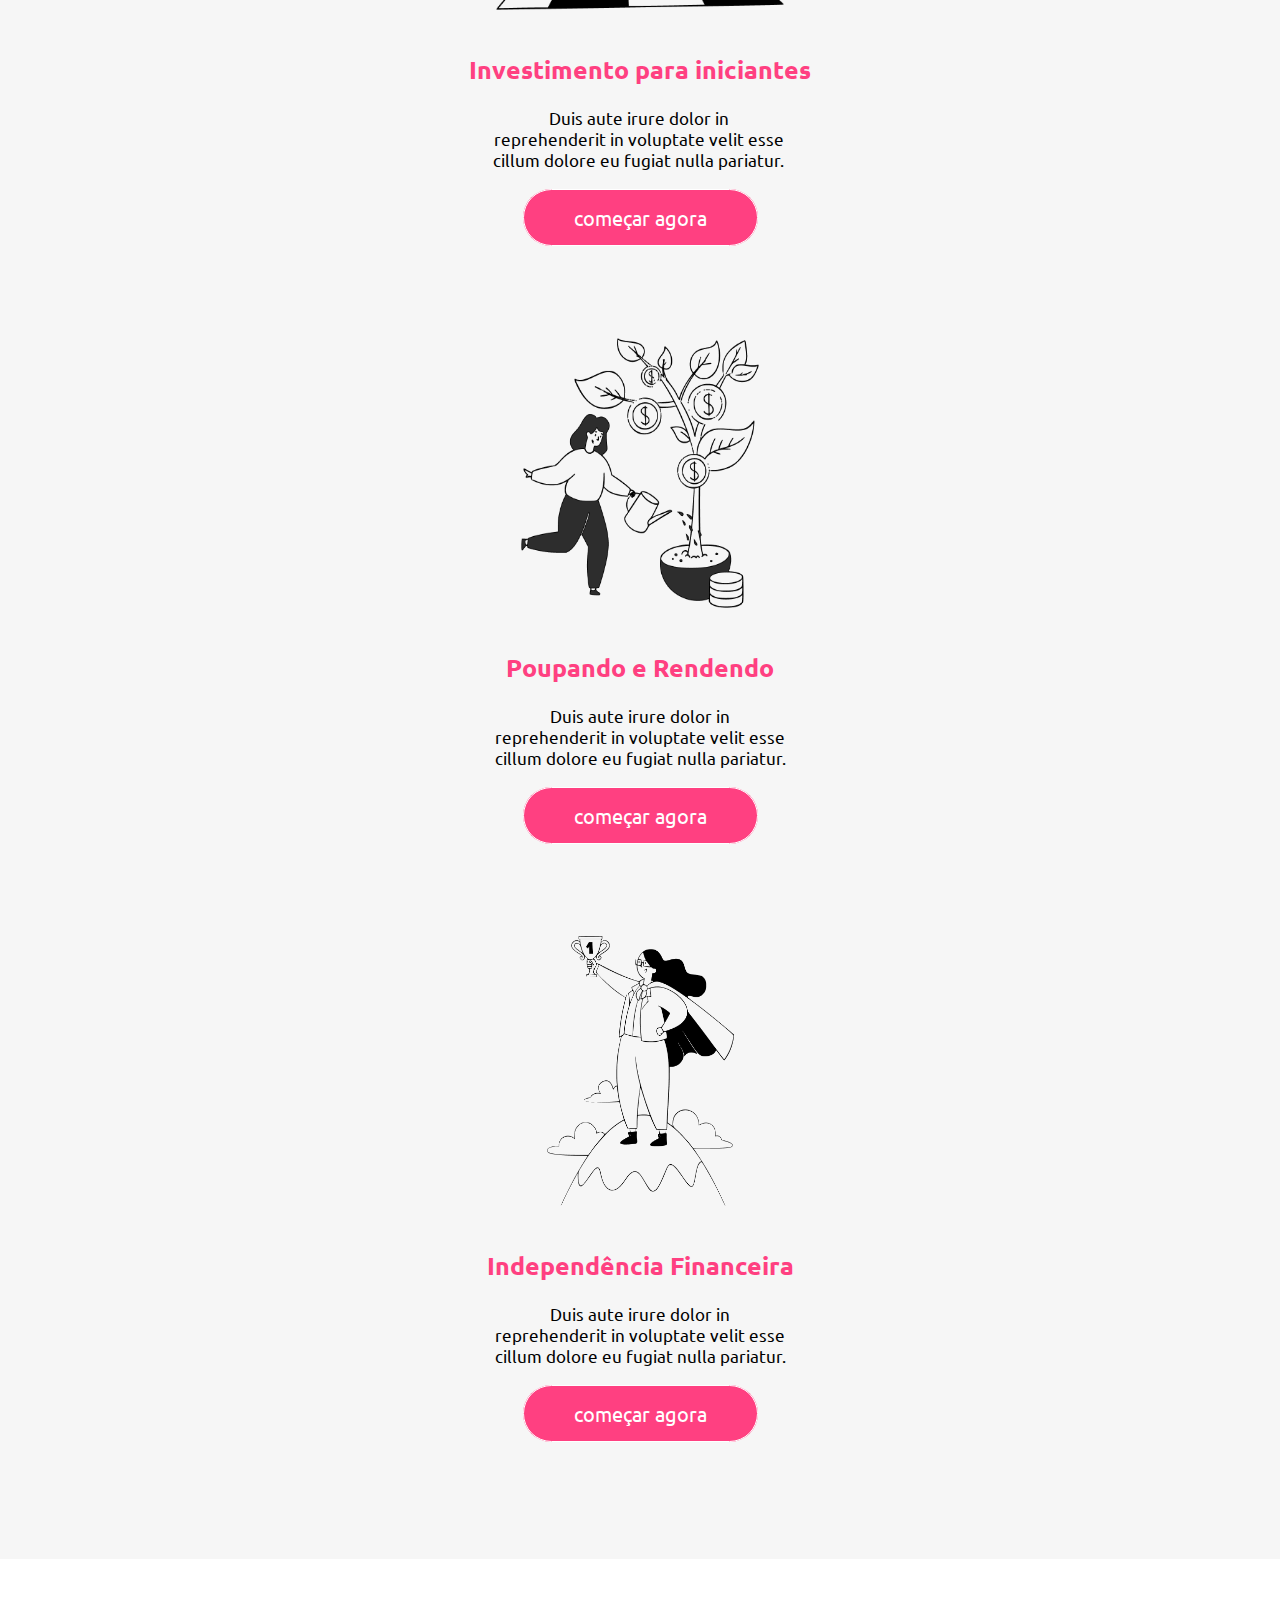
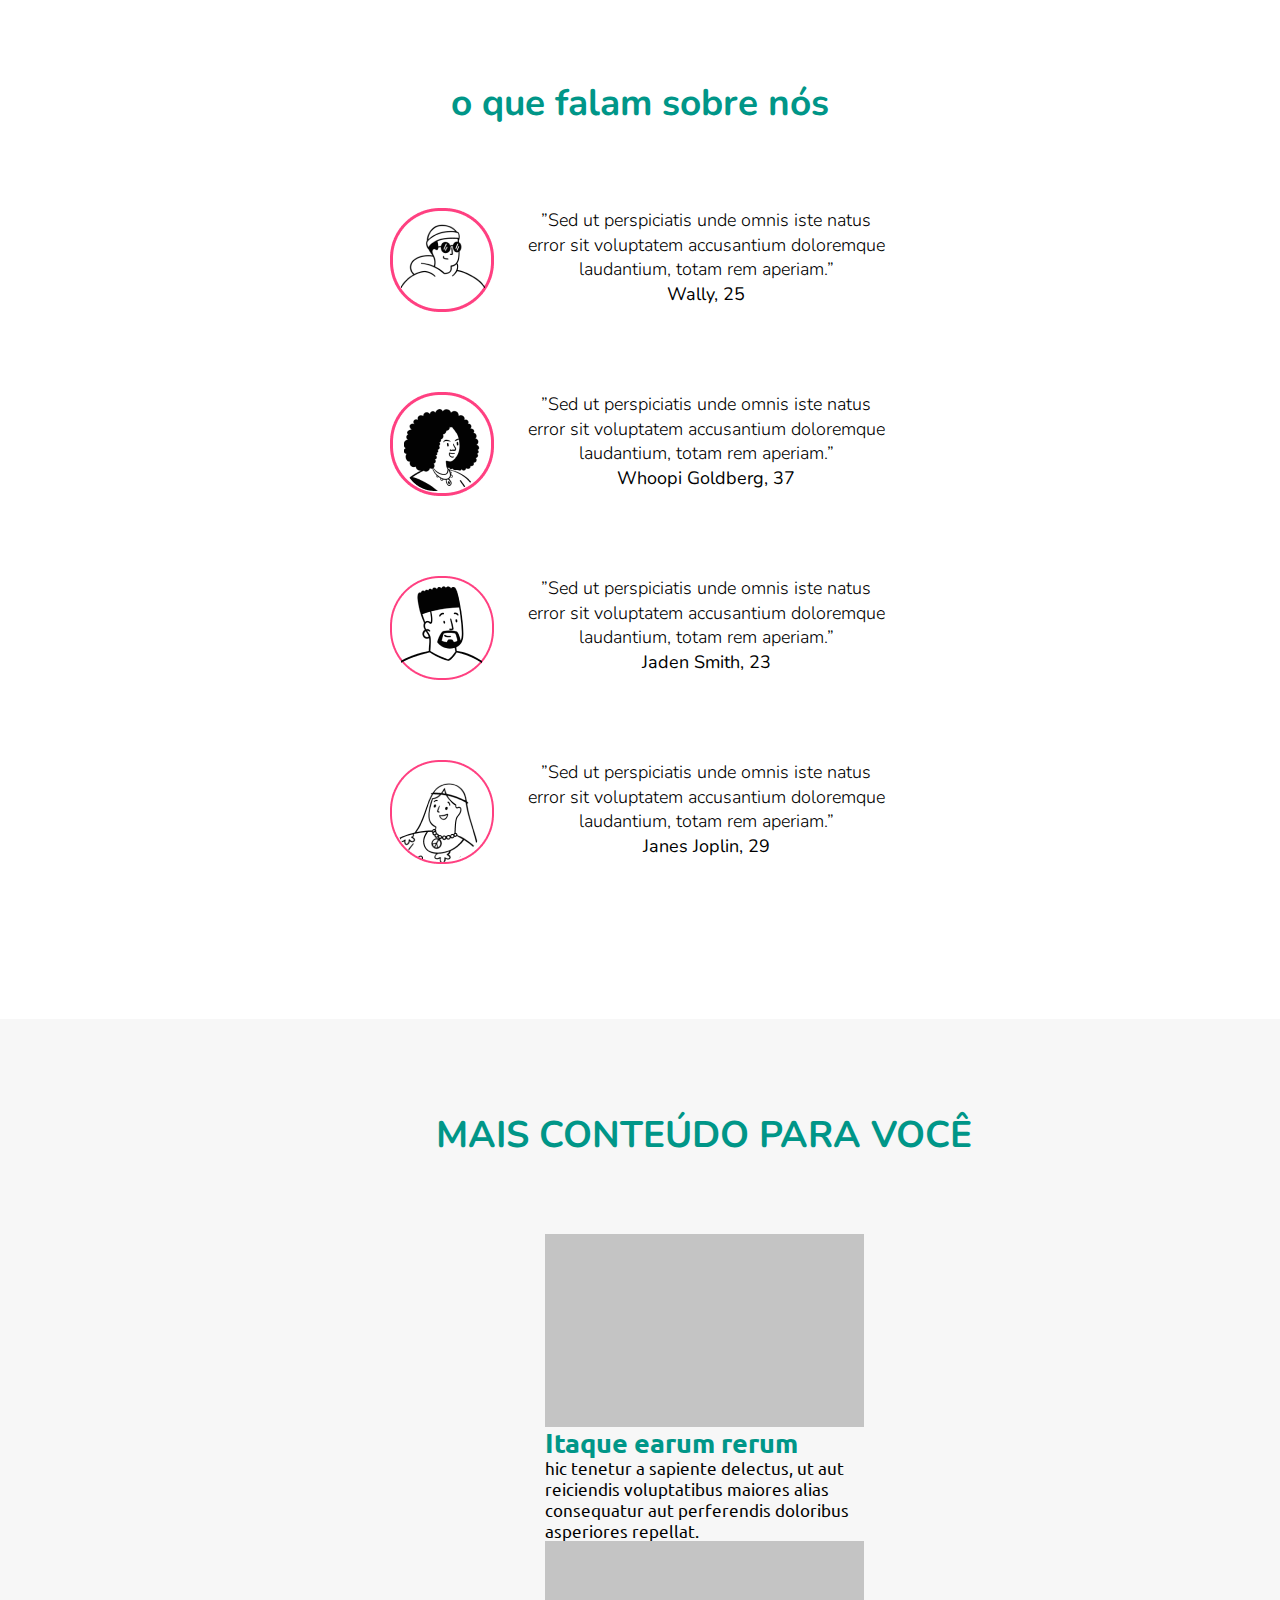
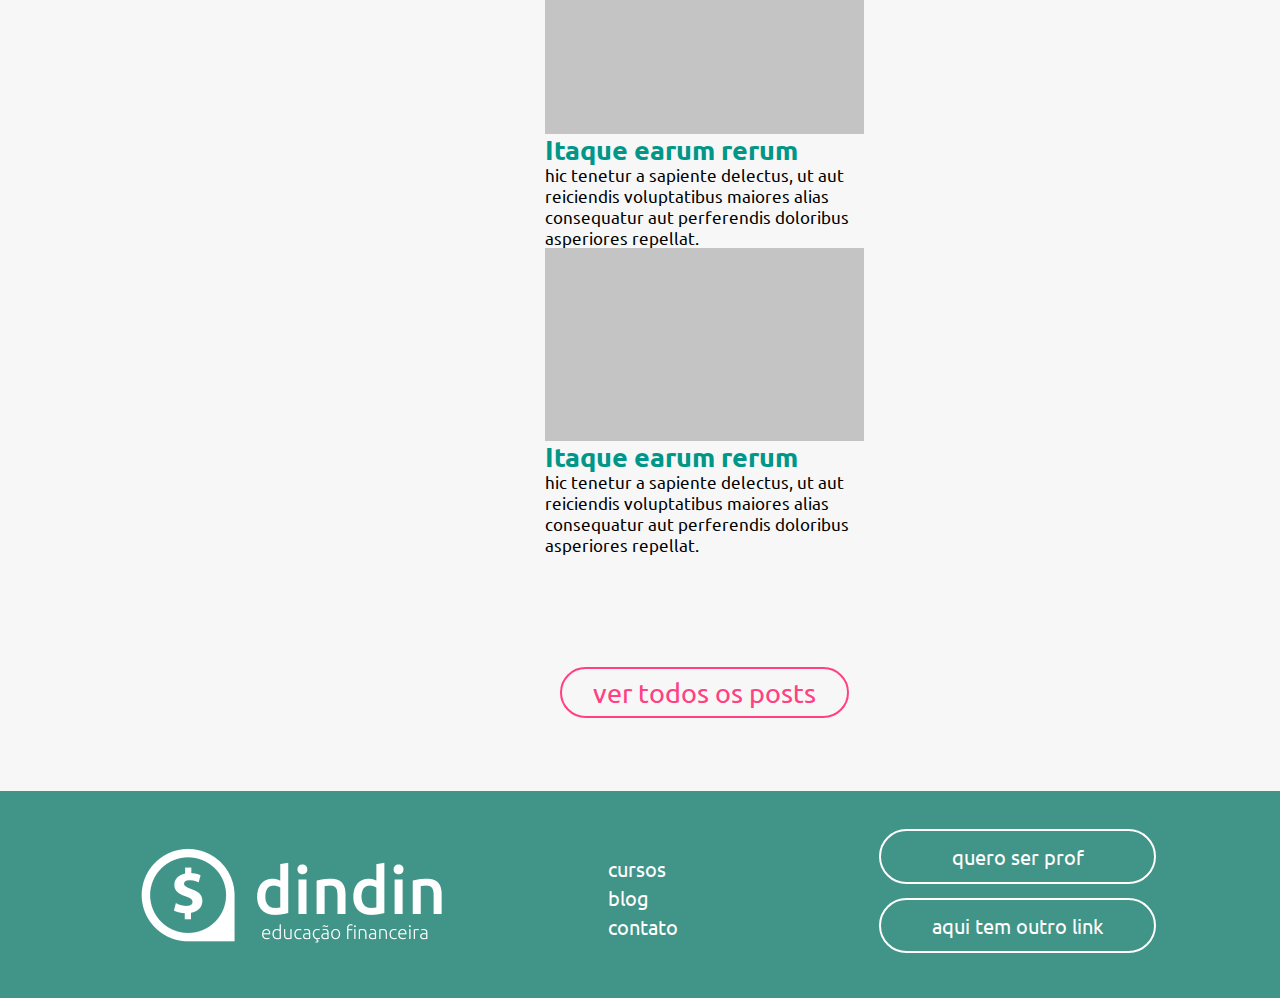
==== commit 4d61a8e4: "Terceira versão do projeoto" ====
--- a/index.html
+++ b/index.html
@@ -13,6 +13,8 @@
     <link href="https://fonts.googleapis.com/css2?family=Nunito:wght@300;400;500;700;800&display=swap" rel="stylesheet">
     <link rel="stylesheet" href="/Styles/style.css">
     <link rel="stylesheet" href="/Styles/global.css">
+
+
 
     <title>dindin</title>
 </head>
@@ -41,23 +43,23 @@
                     <a href="#">quero saber mais</a>
                 </div>
                 <div>
-                    <img src="/assets/ilustra-banner.png" alt="">
+                    <img src="assets/ilustra-banner.png" alt="">
                 </div>
 
             </section>
-            <article>
+            <article class="art">
                 <ul class="section-1">
                     <li class="investimento">
-                        <img src="/assets/ilustra-poupando.png" alt="">
+                        <img src="assets/ilustra-poupando.png" alt="">
                         <div>Investimento para iniciantes</div> 
                         <p>Duis aute irure dolor in reprehenderit in voluptate velit esse cillum dolore eu fugiat nulla pariatur.</p> 
                         <a class="figura" href="#">começar agora</a></li>
                     <li class="poupando">
-                        <img src="/assets/ilustra-investimento.png" alt="">
+                        <img src="assets/ilustra-investimento.png" alt="">
                         <div>Poupando e Rendendo</div>  <p>Duis aute irure dolor in reprehenderit in voluptate velit esse cillum dolore eu fugiat nulla pariatur.</p>
                         <a class="figura"href="#">começar agora</a></li>
                     <li class="independencia">
-                        <img src="/assets/ilustra-independencia.png" alt="">
+                        <img src="assets/ilustra-independencia.png" alt="">
                         <div>Independência Financeira</div>   <p>Duis aute irure dolor in reprehenderit in voluptate velit esse cillum dolore eu fugiat nulla pariatur.</p><a class="figura"href="#">começar agora</a></li>
                 </ul>
             </article>
@@ -66,20 +68,20 @@
             <section class="section-meio margem">
                 <h3 class="titulo-meio">o que falam sobre nós</h3>
                 <div class="coment">
-                <img src="/assets/icon-wally.png" alt=""><p class="texto">
+                <img src="assets/icon-wally.png" alt=""><p class="texto">
                 ”Sed ut perspiciatis unde omnis iste natus error sit voluptatem accusantium doloremque laudantium, totam rem aperiam.”<br><span>Wally, 25</span></p>
                 
                 </div>
                 <div class="coment">
-                <img src="/assets/icon-whoopi.png" alt=""><p class="texto">
+                <img src="assets/icon-whoopi.png" alt=""><p class="texto">
                 ”Sed ut perspiciatis unde omnis iste natus error sit voluptatem accusantium doloremque laudantium, totam rem aperiam.”<br><span>Whoopi Goldberg, 37</span> </p>
                 </div>
                 <div class="coment">
-                <img src="/assets/icon-jaden.png" alt=""><p class="texto">
+                <img src="assets/icon-jaden.png" alt=""><p class="texto">
                 ”Sed ut perspiciatis unde omnis iste natus error sit voluptatem accusantium doloremque laudantium, totam rem aperiam.” <br><span>Jaden Smith, 23</span></p>
                 </div>                
                 <div class="coment">
-                <img src="/assets/icon-jane.png" alt=""><p class="texto">
+                <img src="assets/icon-jane.png" alt=""><p class="texto">
                 ”Sed ut perspiciatis unde omnis iste natus error sit voluptatem accusantium doloremque laudantium, totam rem aperiam.”<br> <span>Janes Joplin, 29</span></p>
                 </div>
 
@@ -128,8 +130,8 @@
             </nav>
         
             <ul class="anexo">
-                <li><a href="3">Quero ser prof</a></li>
-                <li><a href="3">aqui tem outro link</a></li>
+                <li><a href="#">Quero ser prof</a></li>
+                <li><a href="#">aqui tem outro link</a></li>
             </ul>
         </div>
     </footer>
--- a/Styles/style.css
+++ b/Styles/style.css
@@ -10,15 +10,10 @@
     font-weight: normal;
   }
   
-  ol, ul {
+  ol, ul, li {
     list-style: none;
   }
   
-  img {
-    max-width: 100%;
-    height: auto;
-  }
-
 main{
     box-sizing: border-box;
 
@@ -76,7 +71,7 @@
   
  }
 
-article{
+ .art{
     background: #F6F6F6;
     height: auto;
     padding-bottom: 134px;
@@ -104,7 +99,7 @@
    margin-bottom: 31px;
 
  }
- article  ul  li  a{
+ article ul li a{
    font-size: 20px;
    font-weight: 400;
    line-height: 23px;
@@ -152,7 +147,7 @@
 .section-meio {
   margin: 0 auto;
   padding: 119px 0 155px 0;
-  font-family: Nunito, sans-serif;
+  font-family: 'Nunito', sans-serif;
   display: flex;
   justify-content: space-between;
   flex-wrap: wrap;
@@ -198,8 +193,6 @@
   flex-wrap: wrap;
   align-items: center;
   padding-left: 128px;
-
-
 
 }
 .titulo-footer{
@@ -280,20 +273,5 @@
 
 
 
-/*
-section >div > h3{
-   font-family: 'Nunito', sans-serif;
-   font-size: 37px;
-   font-weight: bold;
-   text-transform: uppercase;
-   color: #009688;
-   line-height: 51px;
-   text-align: center;
-   display: flex;
-   margin: 119px 0 0 128px ;
-
-
-
-
- }
+
  --- a/Styles/global.css
+++ b/Styles/global.css
@@ -6,11 +6,11 @@
     margin: 0;
     padding: 0;
     font-weight: normal;
+    list-style: none;
   }
   
   img {
-    max-width: 90%;
-    height: auto;
+
   }
 
 
@@ -109,15 +109,22 @@
     width: 71px;
     height: 83px;
     text-decoration: none;
+    list-style: none;
 }
 
 footer nav  ul{
     text-align: left;
     align-items: center;
+    list-style: none;
+}
+footer .anexo li{
+    list-style: none;
 }
 
 footer nav li{
     padding: 3px;
+    list-style: none;
+    
 }
 
 .anexo a{
@@ -136,6 +143,7 @@
     margin: 0 50px 14px;
     text-align: center;
     justify-content: space-around;
+    list-style: none;
 }
 
 @media screen and (max-width: 1280px) {
@@ -144,6 +152,11 @@
         align-items: center;
         text-align: center;
         margin: 0;
+        margin-bottom: 7px;
+        margin-top: 7px;
+    }
+    header, ul, li{
+        font-size: 2px;
     }
     .container-footer{
         flex-wrap: wrap;
@@ -202,16 +215,33 @@
         flex-direction: column;
         justify-content:center;
         margin: 0;
-        margin-bottom: 20px;
-    }
+        padding-bottom: 20px;
+    }
+    @media screen and (max-width: 1000px){
+        footer, .container-footer{
+            flex-direction: column;
+            height: 350px;
+            text-align: center;
+            align-items: center;
+            justify-content: center;
+        }
+        footer > h2 a{
+            text-align: center;
+             width: 100px;
+        }
+    }
+        
 
     @media screen and (max-width: 770px){
         footer .anexo a{
-            width: auto;
-            display: flex;
+            flex-direction: column;
+            width: auto;
+            display:flex;
             margin: 10px;
             padding: 10px 40px;
             font-size: 15px;
+            height: auto;
+
 
         }
     }
@@ -226,7 +256,7 @@
             padding-top: 10px;
         }
          ul li a{
-            font-size: 10px;
+            font-size: 15px;
             padding: 15px;
         }
         .container {
@@ -246,7 +276,7 @@
         .section-inicial div h1 {
             width: auto;
             text-align: center;
-            font-size: 25px;
+            font-size: 23px;
             height: auto;
             line-height: 35px;
         }
@@ -255,6 +285,9 @@
             width: auto;
             text-align: center;
             margin: 0;
+        }
+        .container .section-inicial a{
+            font-size: 20px;
         }
         div img{
             width: 200px;
@@ -315,16 +348,19 @@
         }
         .container-footer{
             flex-direction: column;
-            justify-content:center;
-            text-align: center;
-            width: auto;
-            height: 450px;
+            text-align: center;
+            width: auto;
+            height: 500px;
             padding: 0;
             margin: 0;
         }
         li a{
             display:none;
         }
+        .bot-footer a{
+            font-size: 20px;
+        }
+   
     }
     @media screen and (max-width: 321px){
 
@@ -353,161 +389,8 @@
         .section-footer ul li p{
             width: 200px;
         }
-    }
-
-
-
-    /*.container .section-inicial a {
-        display: inline-block;
-        color: #FF4081;
-        border: 2px solid #FF4081;
-        border-radius: 62px;
-        padding: 8.5px 26px;
-    }
-    .container .section-inicial a {
-        display: block;
-        padding: 8.5px 0;
-        text-align: center;
-        width: 270px;
-        margin: auto;
-    }
-
-    .section2 {
-        flex-direction: column;
-        align-items: center;
-        gap: 80px;
-        padding: 109px 20px 119px 20px;
-        text-align: center; 
-    }
-    .section2 div,
-    .section2 div p {
-        width: auto;
-    }
-    .section3 {
-        padding: 119px 20px 155px;
-        display: flex;
-        flex-direction: column;
-        align-items: center;
-        row-gap: 60px;
-    }
-    .section3 h2 {
-        width: auto;
-        text-align: center;
-    }
-    .section3 .item {
-        display: flex;
-        gap: 28px;
-    }
-}
-
-/*
-
-@media screen and (max-width: 1284px)
-.section1 {
-    flex-direction: column-reverse;
-    align-items: center;
-    padding: 120px 20px;
-}
-
-@media only screen and (max-width: 870px) {
-    header, .container-head {
-        align-items: center;
-        justify-content: center;
-        text-align: center;
-        flex-direction: column;
-        padding: 10px;
-    }
-    footer, .container-footer {
-        display: flex;
-        justify-content: center;
-        text-align: center;
-        flex-direction: column;
-        padding:70px 70px 70px 40px;
-        margin: 0;
-    }
-    
-}
-
-
-/*
-@media only screen and (max-width: 481px) {
-
-    .container-head, .container-footer {
-        width: 460px;
-        flex-wrap: wrap;
-        flex-direction: column;
-        align-items: center;
-
-    }
-
-    header h2 {
-        margin: 10px 0;
-    }
-}
-/*
-@media screen and (max-width: 1200px) {
-    .container-head{
-        display: flex;
-        flex-direction: column;
-        align-items: center;
-        justify-content: space-between;
-    }
-    }
-    footer .container-footer {
-        flex-direction: column;
-    }
-    footer .container-footer ul {
-        display: flex;
-        gap: 40px;
-    }
-
-
-/*
-@media screen and (max-width: 870px) {
-    header .container-head {
-        flex-direction: column;
-        gap: 20px;
-    }
-}
-@media screen and (max-width: 738px) {
-    header .container-head,
-    footer .container-footer {
-        padding-right: 20px;
-        padding-left: 20px;
-    }
-}
-@media screen and (max-width: 360px) {
-    header .container-head nav ul {
-        gap: 20px;
-    }
-    header .container-head nav ul li a {
-        font-size: 18px;
-    }
-    footer .container {
-        padding-right: 10px;
-        padding-left: 10px;
-    }
-    footer .container-footer h2 {
-        height: calc(80vw / 3.058);
-        width: 80vw;
-    }
-    footer .container-footer h2 a{
-        background-size: cover;
-        background-position: center;
-    }
-    footer .container-footer ul {
-        gap: 20px;
-    }
-    footer .container-footer div {
-        width: 80%;
-    }
-    footer .container-footer div a {
-        width: 100%;
-        padding-right: 10px;
-        padding-left: 10px;
-    }
-}
-
-
-
-
+        .section-1, ul, li{
+            width: 270px;
+            align-items: center;
+    }
+
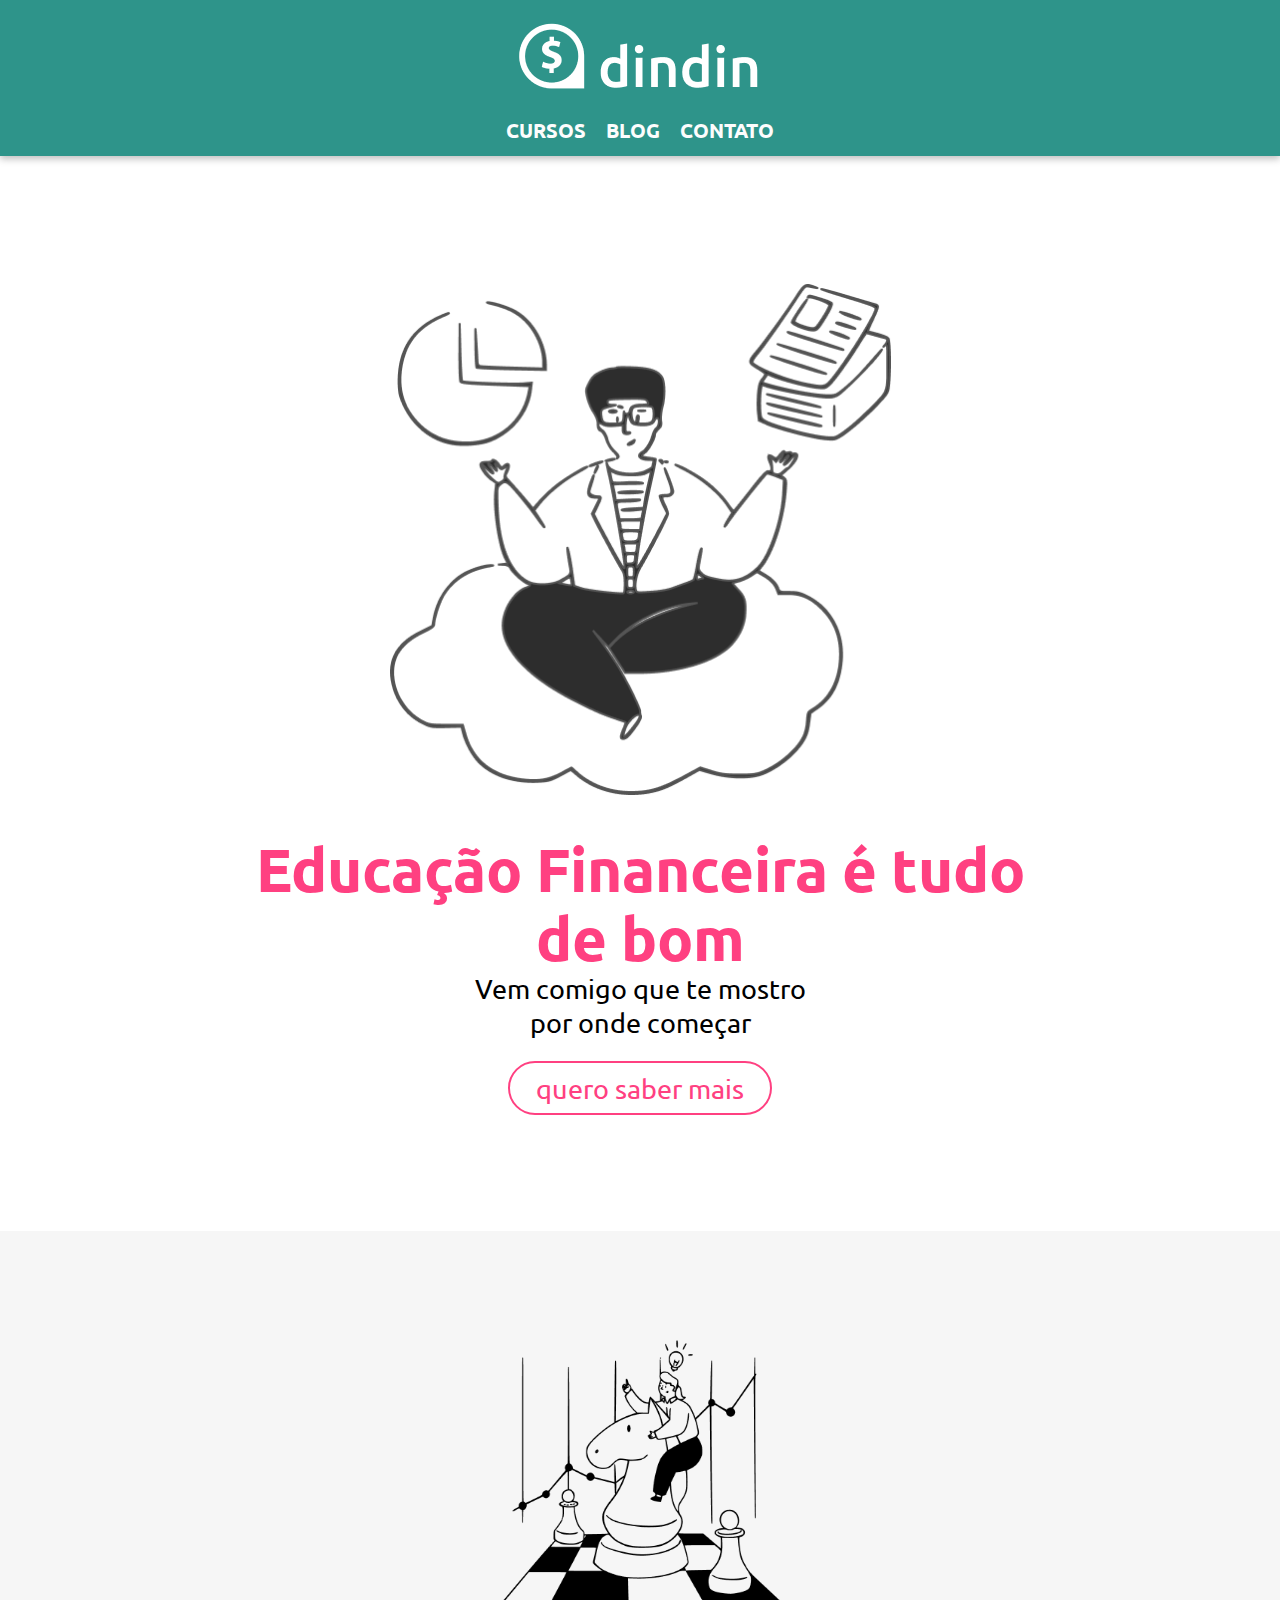
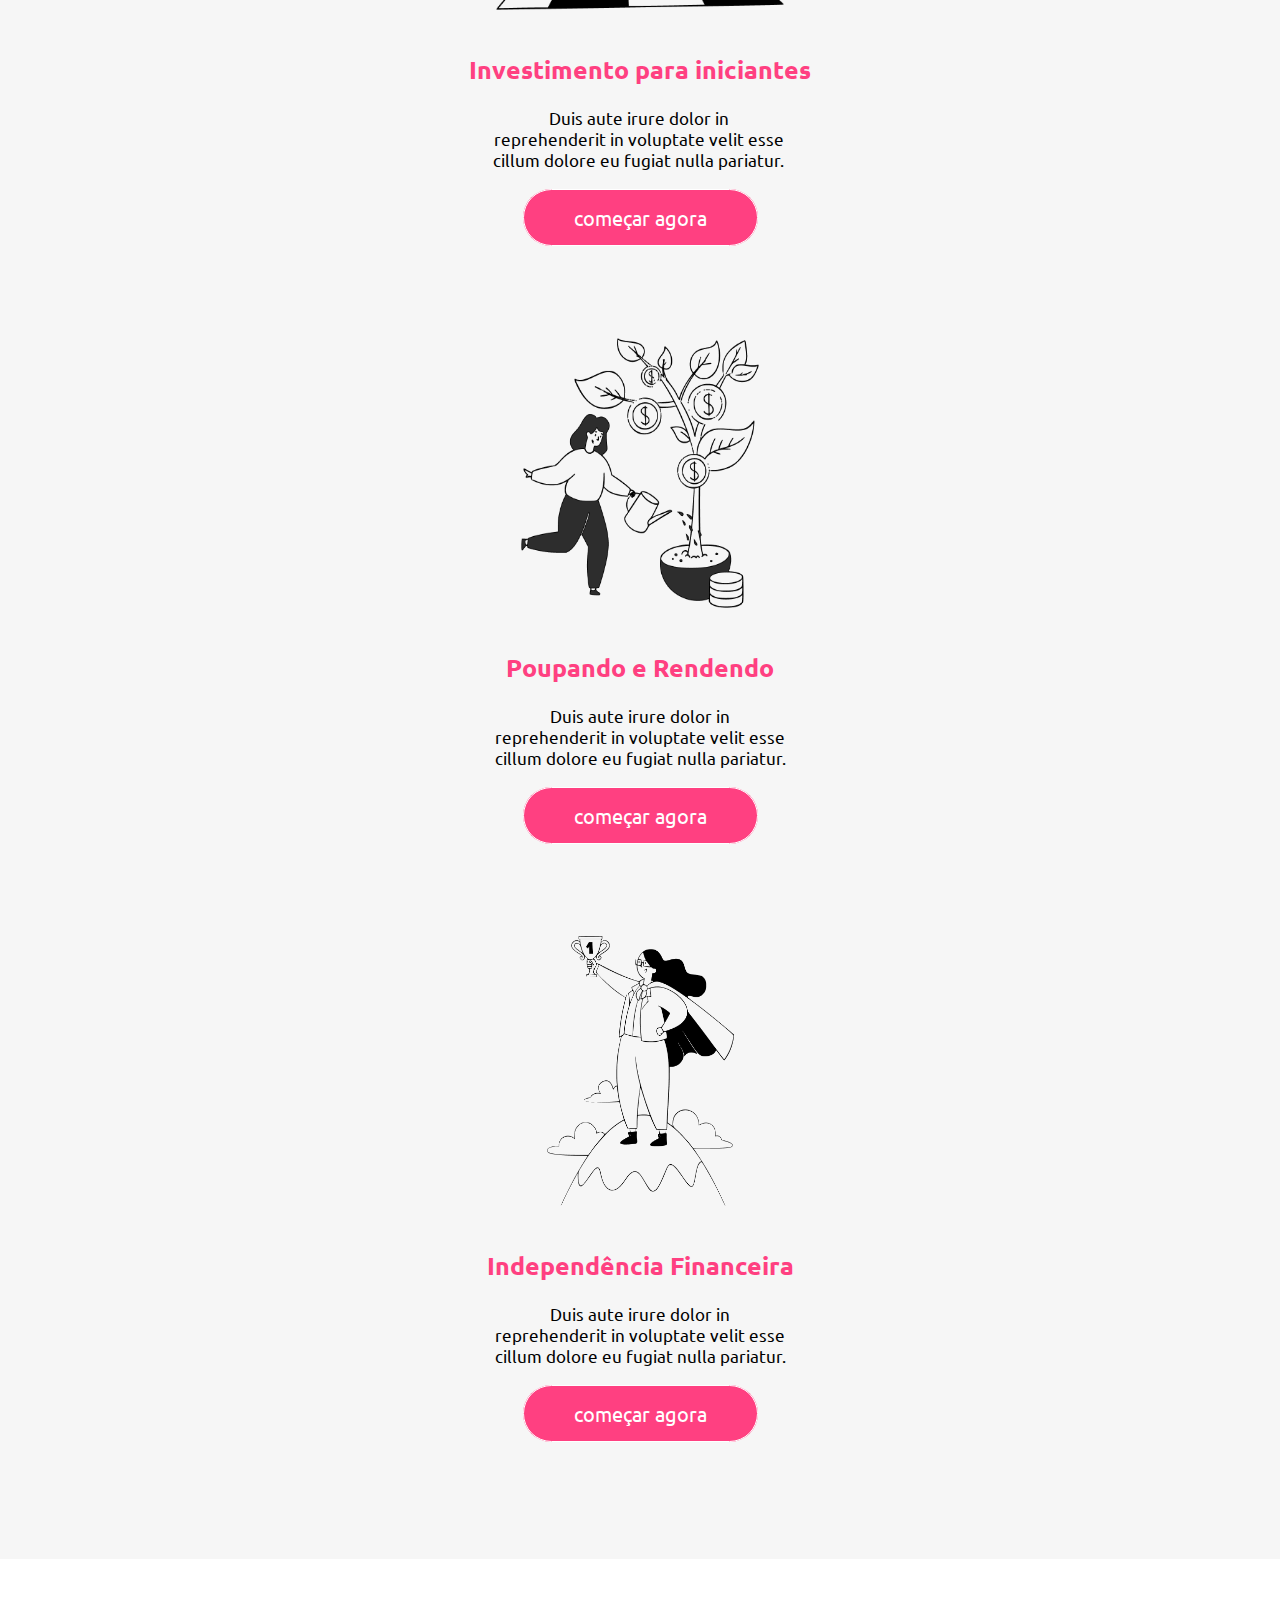
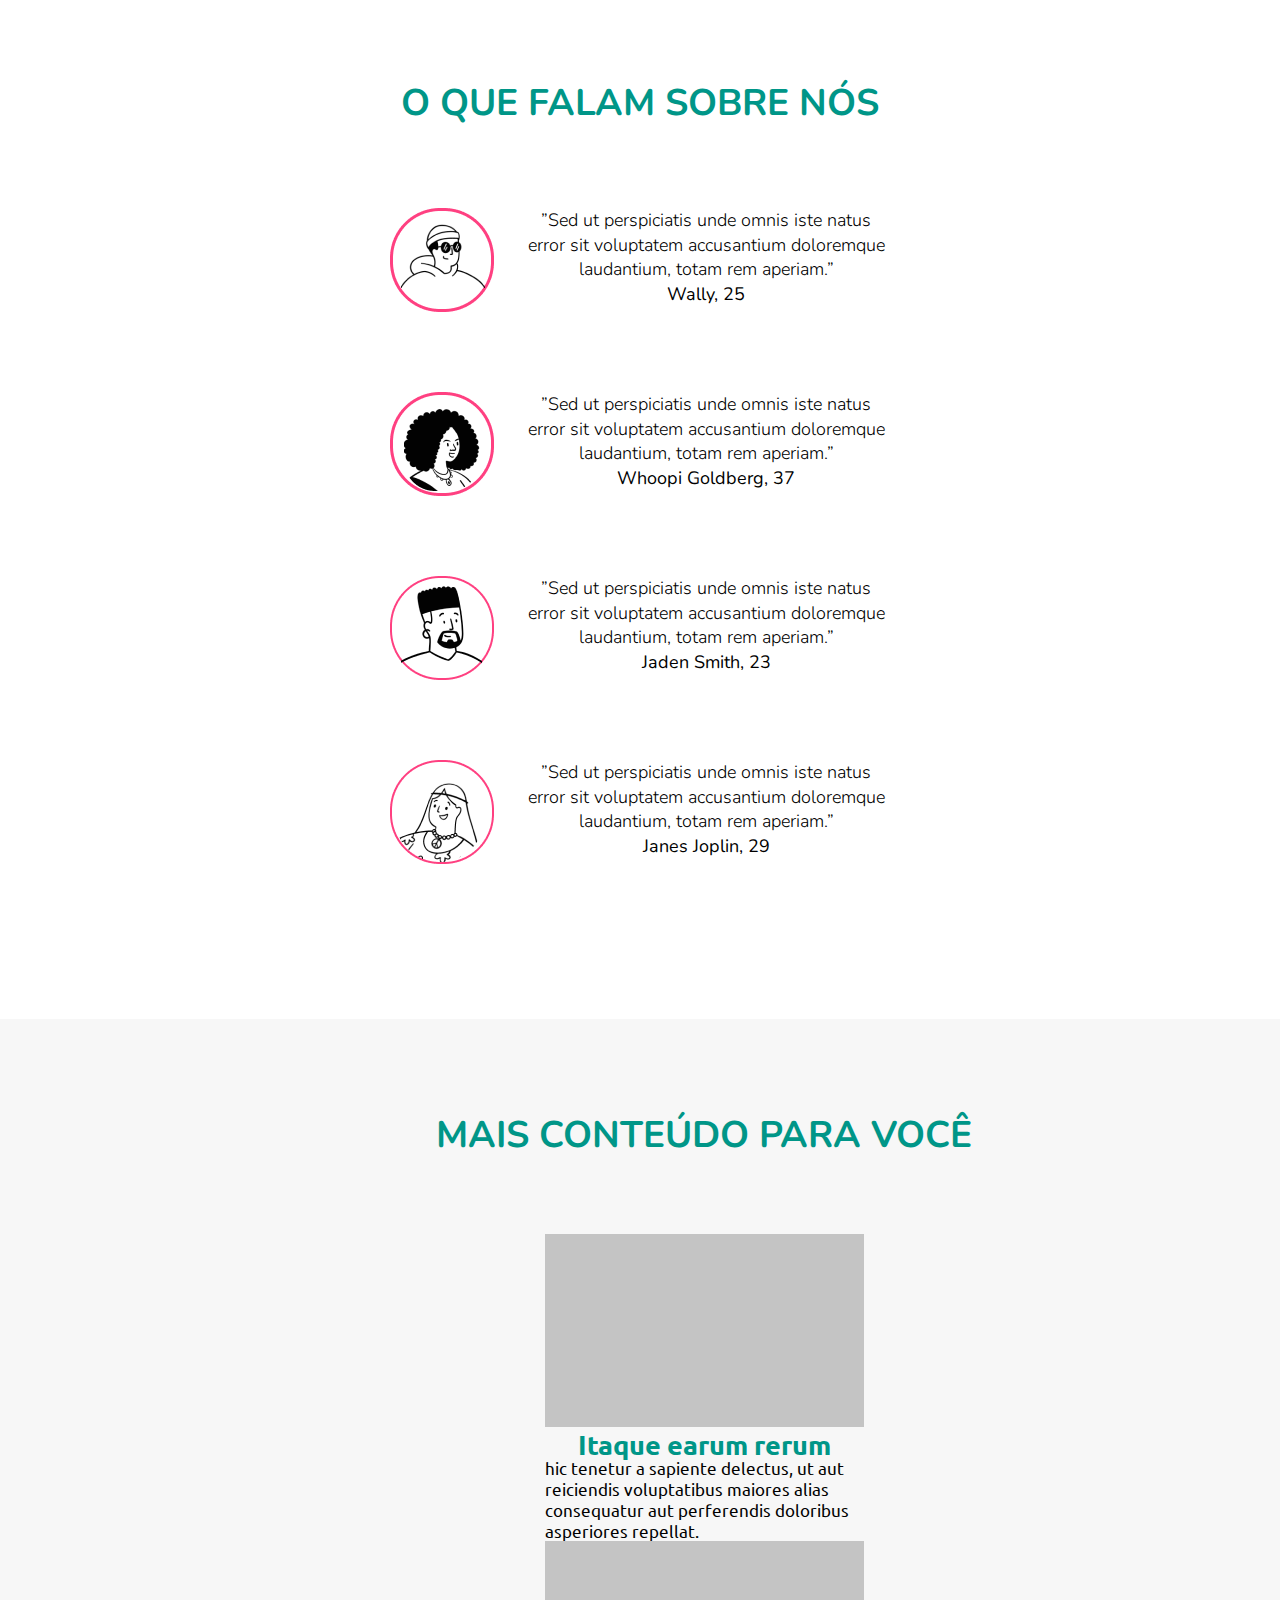
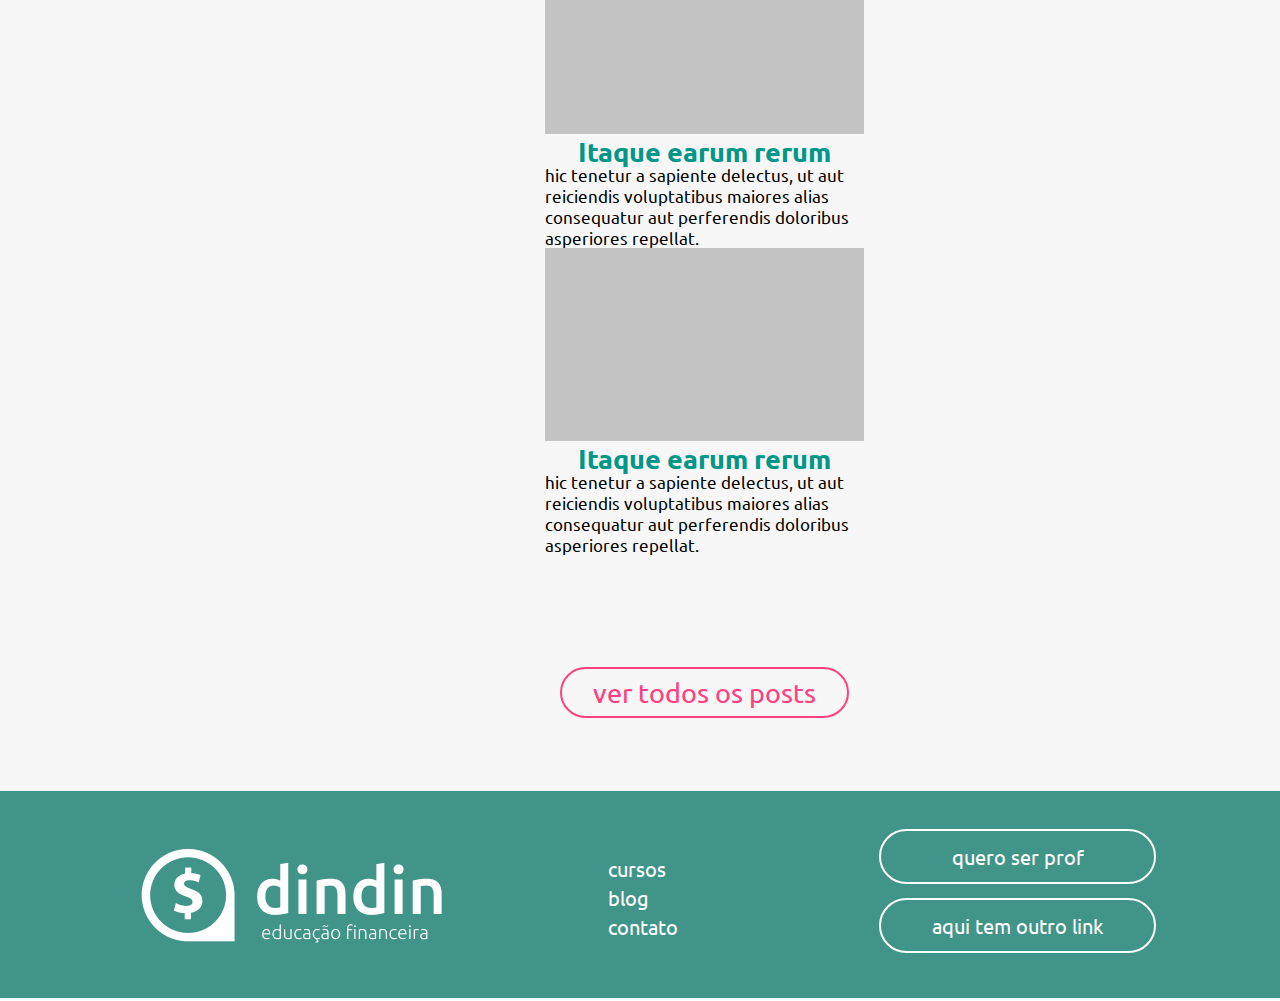
==== commit cfb680b0: "complemento do projeto" ====
--- a/index.html
+++ b/index.html
@@ -11,8 +11,8 @@
     <link rel="preconnect" href="https://fonts.googleapis.com">
     <link rel="preconnect" href="https://fonts.gstatic.com" crossorigin>
     <link href="https://fonts.googleapis.com/css2?family=Nunito:wght@300;400;500;700;800&display=swap" rel="stylesheet">
-    <link rel="stylesheet" href="/Styles/style.css">
-    <link rel="stylesheet" href="/Styles/global.css">
+    <link rel="stylesheet" href="Styles/style.css">
+    <link rel="stylesheet" href="Styles/global.css">
 
 
 
@@ -40,27 +40,27 @@
                 <div>
                     <h1>Educação Financeira é tudo de bom</h1>
                     <p>Vem comigo que te mostro<br> por onde começar</p>
-                    <a href="#">quero saber mais</a>
+                    <a href="curso.html">quero saber mais</a>
                 </div>
                 <div>
-                    <img src="assets/ilustra-banner.png" alt="">
+                    <img src="assets/ilustra-banner.png" alt="figura Educação Financeira">
                 </div>
 
             </section>
             <article class="art">
                 <ul class="section-1">
                     <li class="investimento">
-                        <img src="assets/ilustra-poupando.png" alt="">
+                        <img src="assets/ilustra-poupando.png" alt="Investimento para iniciantes">
                         <div>Investimento para iniciantes</div> 
                         <p>Duis aute irure dolor in reprehenderit in voluptate velit esse cillum dolore eu fugiat nulla pariatur.</p> 
-                        <a class="figura" href="#">começar agora</a></li>
+                        <a class="figura" href="curso.html">começar agora</a></li>
                     <li class="poupando">
-                        <img src="assets/ilustra-investimento.png" alt="">
+                        <img src="assets/ilustra-investimento.png" alt="Poupando e Rendendo">
                         <div>Poupando e Rendendo</div>  <p>Duis aute irure dolor in reprehenderit in voluptate velit esse cillum dolore eu fugiat nulla pariatur.</p>
-                        <a class="figura"href="#">começar agora</a></li>
+                        <a class="figura"href="cursos.html">começar agora</a></li>
                     <li class="independencia">
-                        <img src="assets/ilustra-independencia.png" alt="">
-                        <div>Independência Financeira</div>   <p>Duis aute irure dolor in reprehenderit in voluptate velit esse cillum dolore eu fugiat nulla pariatur.</p><a class="figura"href="#">começar agora</a></li>
+                        <img src="assets/ilustra-independencia.png" alt="Independência Financeira">
+                        <div>Independência Financeira</div>   <p>Duis aute irure dolor in reprehenderit in voluptate velit esse cillum dolore eu fugiat nulla pariatur.</p><a class="figura"href="cursos.html">começar agora</a></li>
                 </ul>
             </article>
 
@@ -68,20 +68,20 @@
             <section class="section-meio margem">
                 <h3 class="titulo-meio">o que falam sobre nós</h3>
                 <div class="coment">
-                <img src="assets/icon-wally.png" alt=""><p class="texto">
+                <img src="assets/icon-wally.png" alt="Wally"><p class="texto">
                 ”Sed ut perspiciatis unde omnis iste natus error sit voluptatem accusantium doloremque laudantium, totam rem aperiam.”<br><span>Wally, 25</span></p>
                 
                 </div>
                 <div class="coment">
-                <img src="assets/icon-whoopi.png" alt=""><p class="texto">
+                <img src="assets/icon-whoopi.png" alt="Whoopi"><p class="texto">
                 ”Sed ut perspiciatis unde omnis iste natus error sit voluptatem accusantium doloremque laudantium, totam rem aperiam.”<br><span>Whoopi Goldberg, 37</span> </p>
                 </div>
                 <div class="coment">
-                <img src="assets/icon-jaden.png" alt=""><p class="texto">
+                <img src="assets/icon-jaden.png" alt="Jaden"><p class="texto">
                 ”Sed ut perspiciatis unde omnis iste natus error sit voluptatem accusantium doloremque laudantium, totam rem aperiam.” <br><span>Jaden Smith, 23</span></p>
                 </div>                
                 <div class="coment">
-                <img src="assets/icon-jane.png" alt=""><p class="texto">
+                <img src="assets/icon-jane.png" alt="Jane"><p class="texto">
                 ”Sed ut perspiciatis unde omnis iste natus error sit voluptatem accusantium doloremque laudantium, totam rem aperiam.”<br> <span>Janes Joplin, 29</span></p>
                 </div>
 
@@ -94,23 +94,23 @@
                
                 <ul>
                     <li><div class="caixa"></div>
-                        <p><span>Itaque earum rerum </span>
+                        <p><a class="span-footer" href="post.html">Itaque earum rerum</a>
                             hic tenetur a sapiente delectus, ut aut reiciendis voluptatibus maiores alias consequatur aut perferendis doloribus asperiores repellat.</p>
                        
                     </li>
                     <li><div class="caixa"></div>
-                        <p><span>Itaque earum rerum </span>
+                        <p><a class="span-footer" href="post.html">Itaque earum rerum</a>
                             hic tenetur a sapiente delectus, ut aut reiciendis voluptatibus maiores alias consequatur aut perferendis doloribus asperiores repellat.</p>
                         
                     </li>
                     <li><div class="caixa"></div>
-                        <p><span>Itaque earum rerum </span>
+                        <p><a class="span-footer" href="post.html">Itaque earum rerum</a>
                             hic tenetur a sapiente delectus, ut aut reiciendis voluptatibus maiores alias consequatur aut perferendis doloribus asperiores repellat.</p>
                         
                     </li>
                 </ul>
                 <div class="bot-footer">
-                    <a href="#">ver todos os posts</a>
+                    <a href="blog.html">ver todos os posts</a>
                 </div>
             </section>
         </div>
@@ -130,8 +130,8 @@
             </nav>
         
             <ul class="anexo">
-                <li><a href="#">Quero ser prof</a></li>
-                <li><a href="#">aqui tem outro link</a></li>
+                <li><a href="contato.html">Quero ser prof</a></li>
+                <li><a href="contato.html">aqui tem outro link</a></li>
             </ul>
         </div>
     </footer>
--- a/Styles/style.css
+++ b/Styles/style.css
@@ -27,7 +27,6 @@
     margin: 242px 0 66px ;
     gap: 39px;
     padding: 0 9% 0 9%;
-
 }
 div > h1{
     font-size: 60px;
@@ -162,6 +161,7 @@
   font-size: 37px;
   line-height: 50px;
   color: #009688;
+  text-transform: uppercase;
   /* margin-bottom: 78px; */
   width: 100%;
 }
@@ -236,7 +236,7 @@
   text-align: left;
   margin: 0;
 }
-.section-footer span{
+.section-footer .span-footer{
   font-size: 27px;
   color: #009688;
   font-weight: 700;
@@ -245,6 +245,7 @@
   display: flex;
   margin: 0;
   padding: 0;
+  text-decoration: none;
 }
 
 div .bot-footer a{
--- a/Styles/global.css
+++ b/Styles/global.css
@@ -10,7 +10,6 @@
   }
   
   img {
-
   }
 
 
@@ -40,7 +39,7 @@
 header h2 a{
     display: block;
     color: transparent;
-    background: url(/assets/logo-header.png) 0 0 no-repeat ;
+    background: url(../assets/logo-header.png) 0 0 no-repeat ;
     width: 244px;
     height: 77px;
 
@@ -92,7 +91,7 @@
 }
 
 footer h2 a{
-    background: url(/assets/logo-footer.png) 0 0 no-repeat;
+    background: url(../assets/logo-footer.png) 0 0 no-repeat;
     display: inline-block;
     color: transparent;
 
@@ -220,14 +219,18 @@
     @media screen and (max-width: 1000px){
         footer, .container-footer{
             flex-direction: column;
-            height: 350px;
+            height: 100%;
             text-align: center;
             align-items: center;
             justify-content: center;
+            margin: 33px 0;
         }
         footer > h2 a{
             text-align: center;
              width: 100px;
+        }
+        footer nav ul{
+            padding-bottom: 10px;
         }
     }
         
@@ -354,7 +357,7 @@
             padding: 0;
             margin: 0;
         }
-        li a{
+        footer li a{
             display:none;
         }
         .bot-footer a{
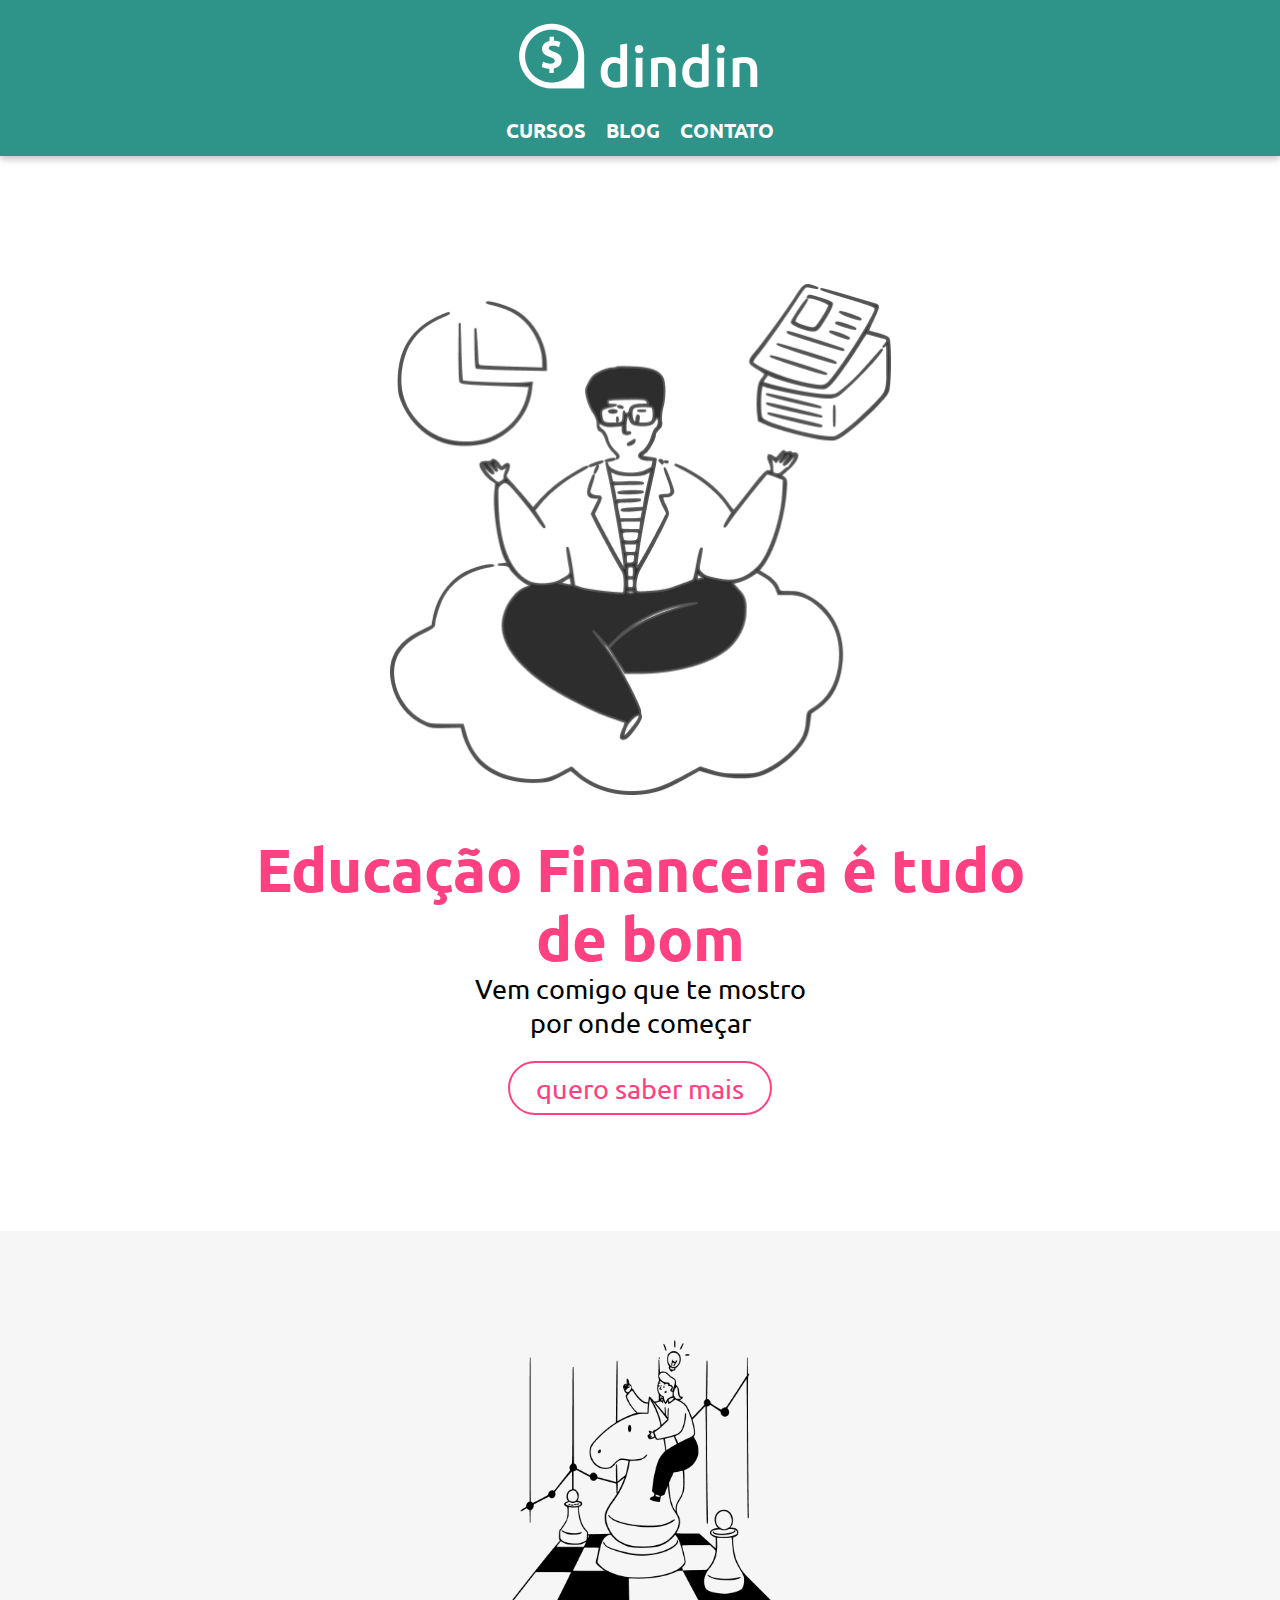
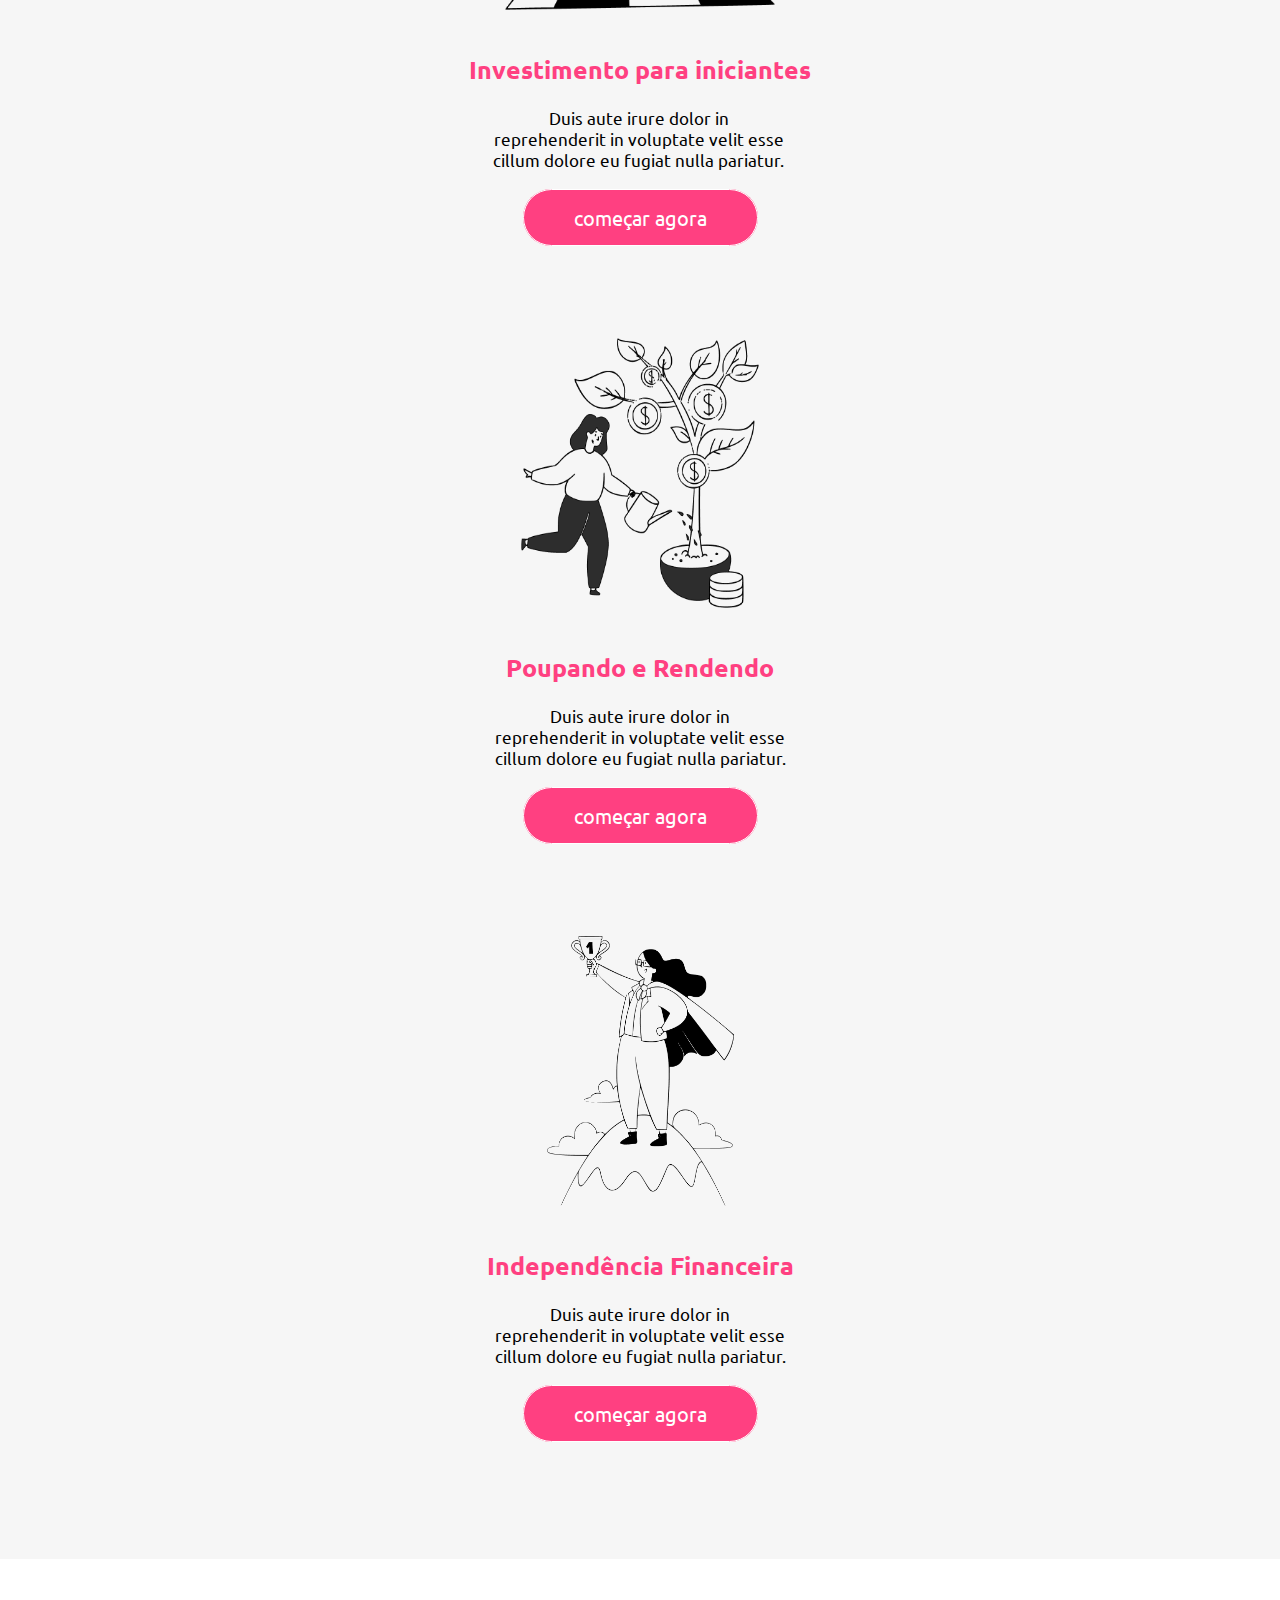
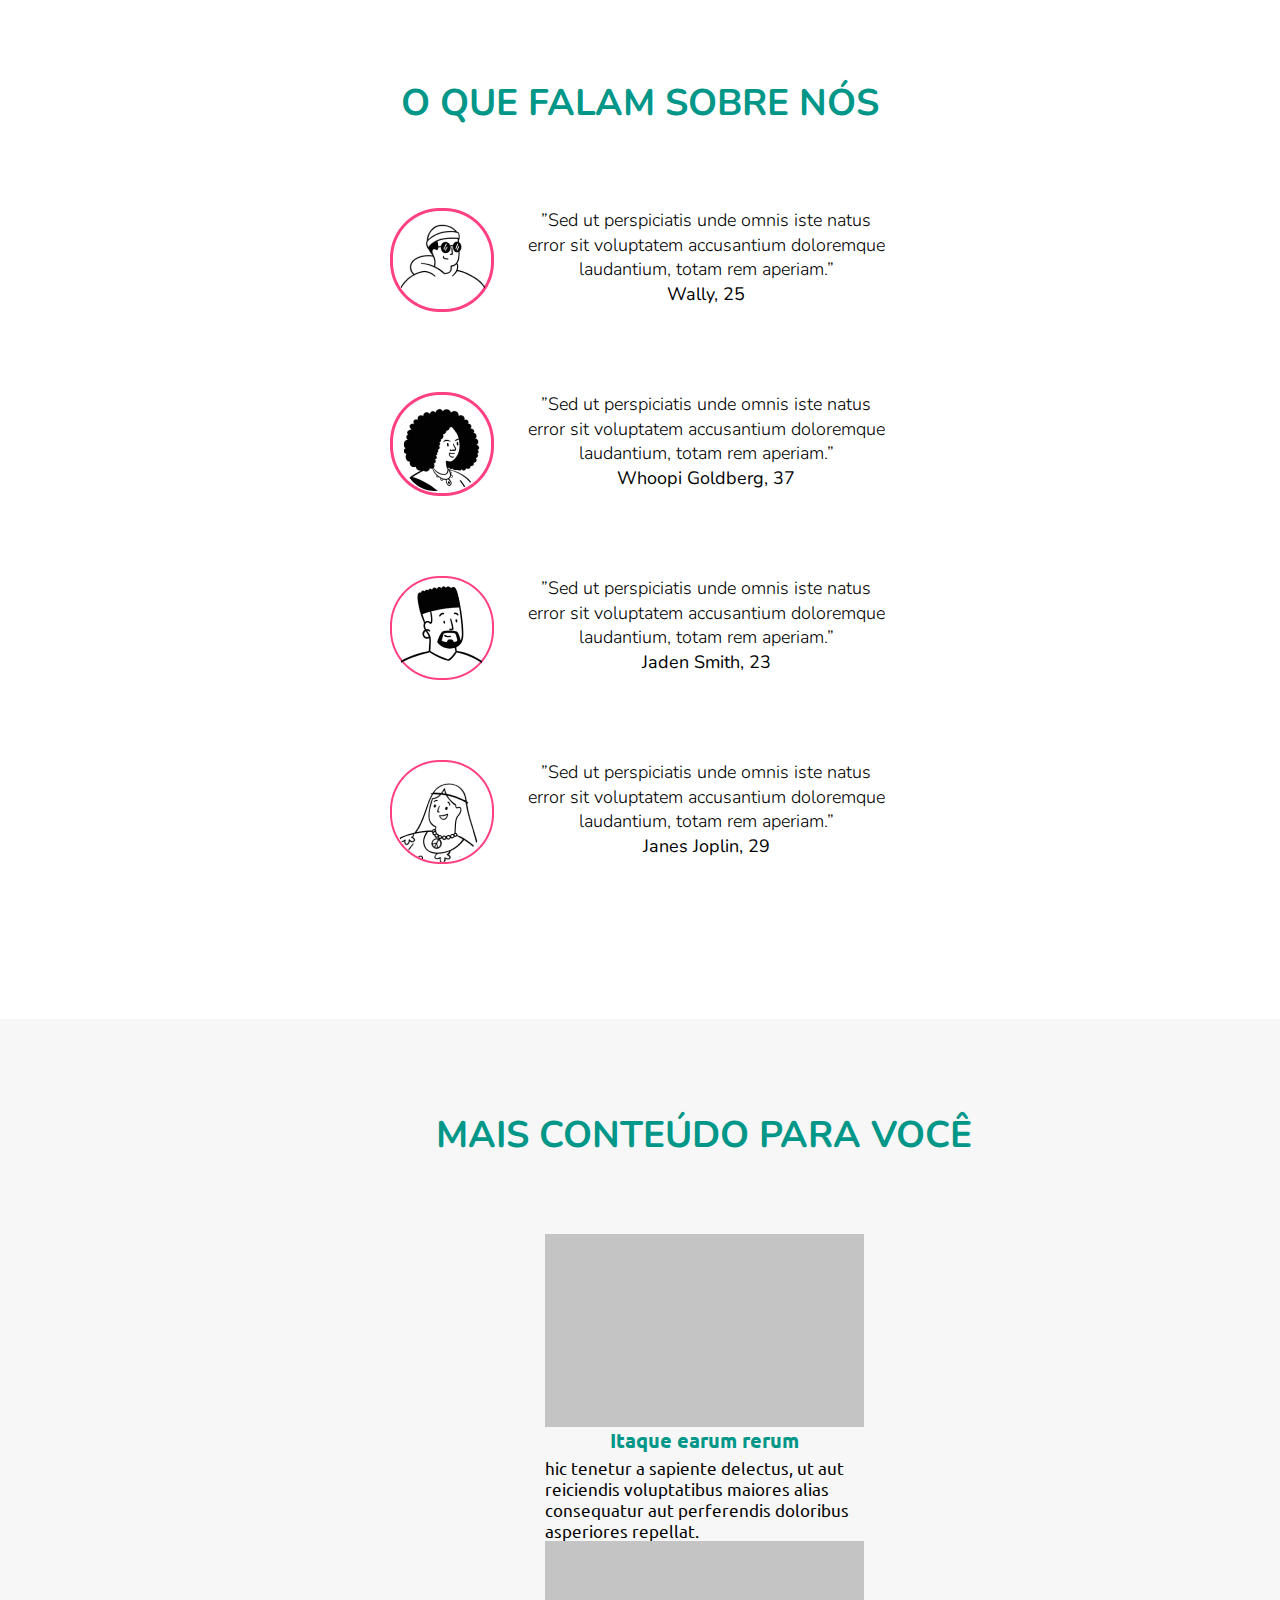
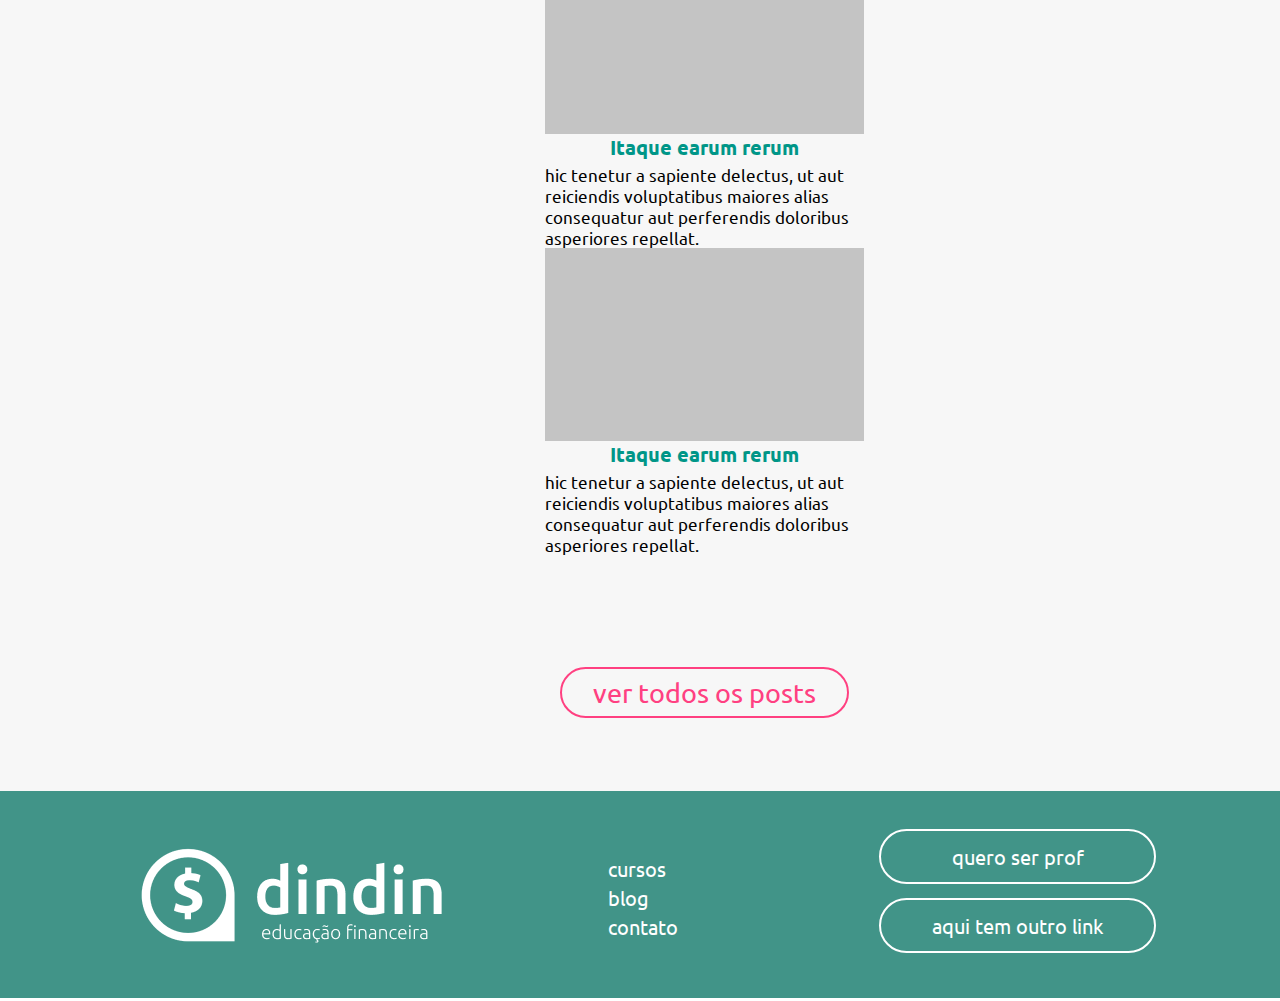
==== commit 26ffdb5b: "versao com botao hover" ====
--- a/index.html
+++ b/index.html
@@ -105,8 +105,7 @@
                     </li>
                     <li><div class="caixa"></div>
                         <p><a class="span-footer" href="post.html">Itaque earum rerum</a>
-                            hic tenetur a sapiente delectus, ut aut reiciendis voluptatibus maiores alias consequatur aut perferendis doloribus asperiores repellat.</p>
-                        
+                            hic tenetur a sapiente delectus, ut aut reiciendis voluptatibus maiores alias consequatur aut perferendis doloribus asperiores repellat.</p>  
                     </li>
                 </ul>
                 <div class="bot-footer">
--- a/Styles/style.css
+++ b/Styles/style.css
@@ -118,7 +118,7 @@
 }
 
 .investimento img{
-   width: 288px;
+   max-width: 288px;
    height: 270px;
    align-items: center;
    justify-content: center;
@@ -237,10 +237,10 @@
   margin: 0;
 }
 .section-footer .span-footer{
-  font-size: 27px;
+  font-size: 20px;
   color: #009688;
   font-weight: 700;
-  width: 319px;
+  max-width: 319px;
   height: 30px;
   display: flex;
   margin: 0;
@@ -270,7 +270,21 @@
   margin: 101px auto 0;
   text-align: center;
 }
-
+.bot-footer :hover{
+  background: #ff4081;
+  color: white;
+
+}
+article ul li a:hover{
+  background: white;
+  color: #FF4081;
+}
+
+div > a:hover{
+  background: #FF4081;
+  color: white;
+
+}
 
 
 
--- a/Styles/global.css
+++ b/Styles/global.css
@@ -145,6 +145,15 @@
     list-style: none;
 }
 
+.anexo a:hover{
+    background: white;
+    color: #419488;
+}
+
+nav ul a:hover{
+    background: white;
+    color: #419488;
+}
 @media screen and (max-width: 1280px) {
     .container-head, h2, a{
         flex-direction: column;
@@ -375,7 +384,8 @@
             width: auto;
         }
         .section-meio .coment .texto{ 
-            width: auto;
+            width: 100%;
+            font-size: 15px;
         }
          .caixa{
              width: 230px;
@@ -396,4 +406,3 @@
             width: 270px;
             align-items: center;
     }
-
